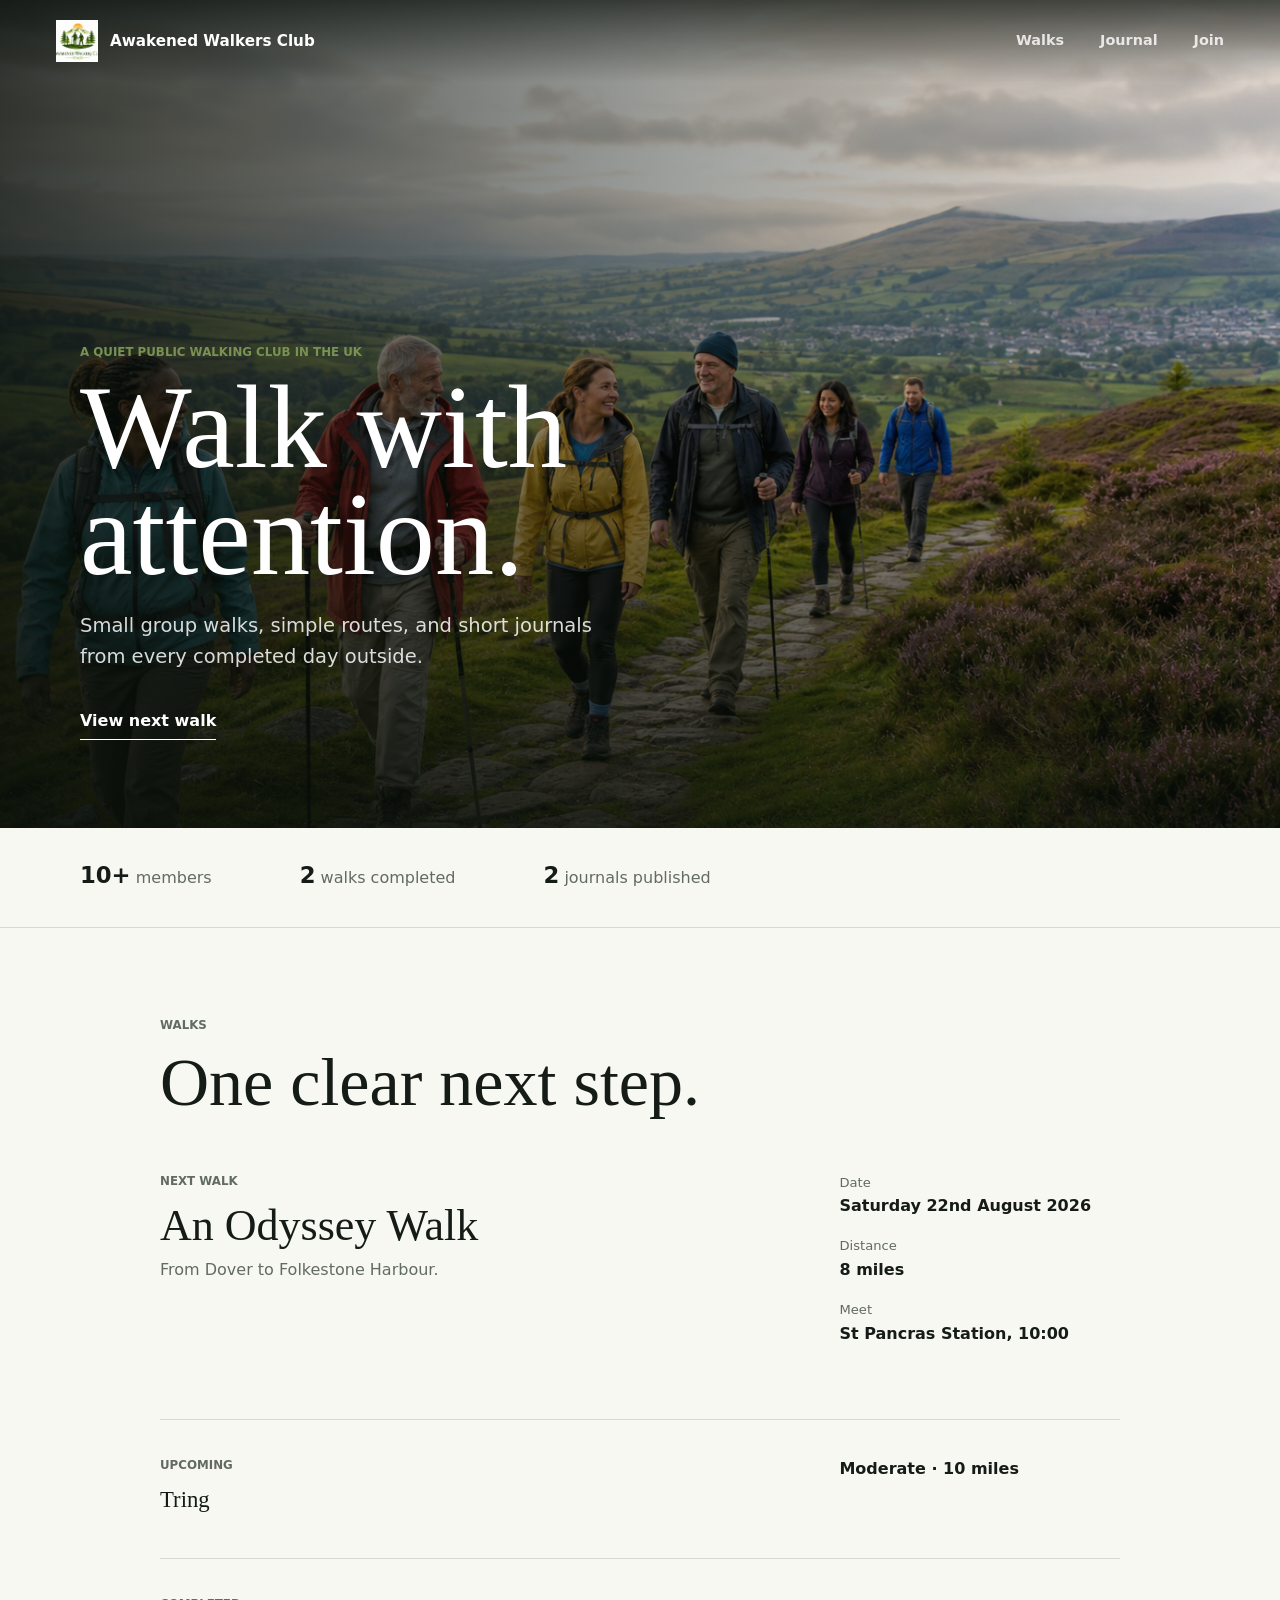
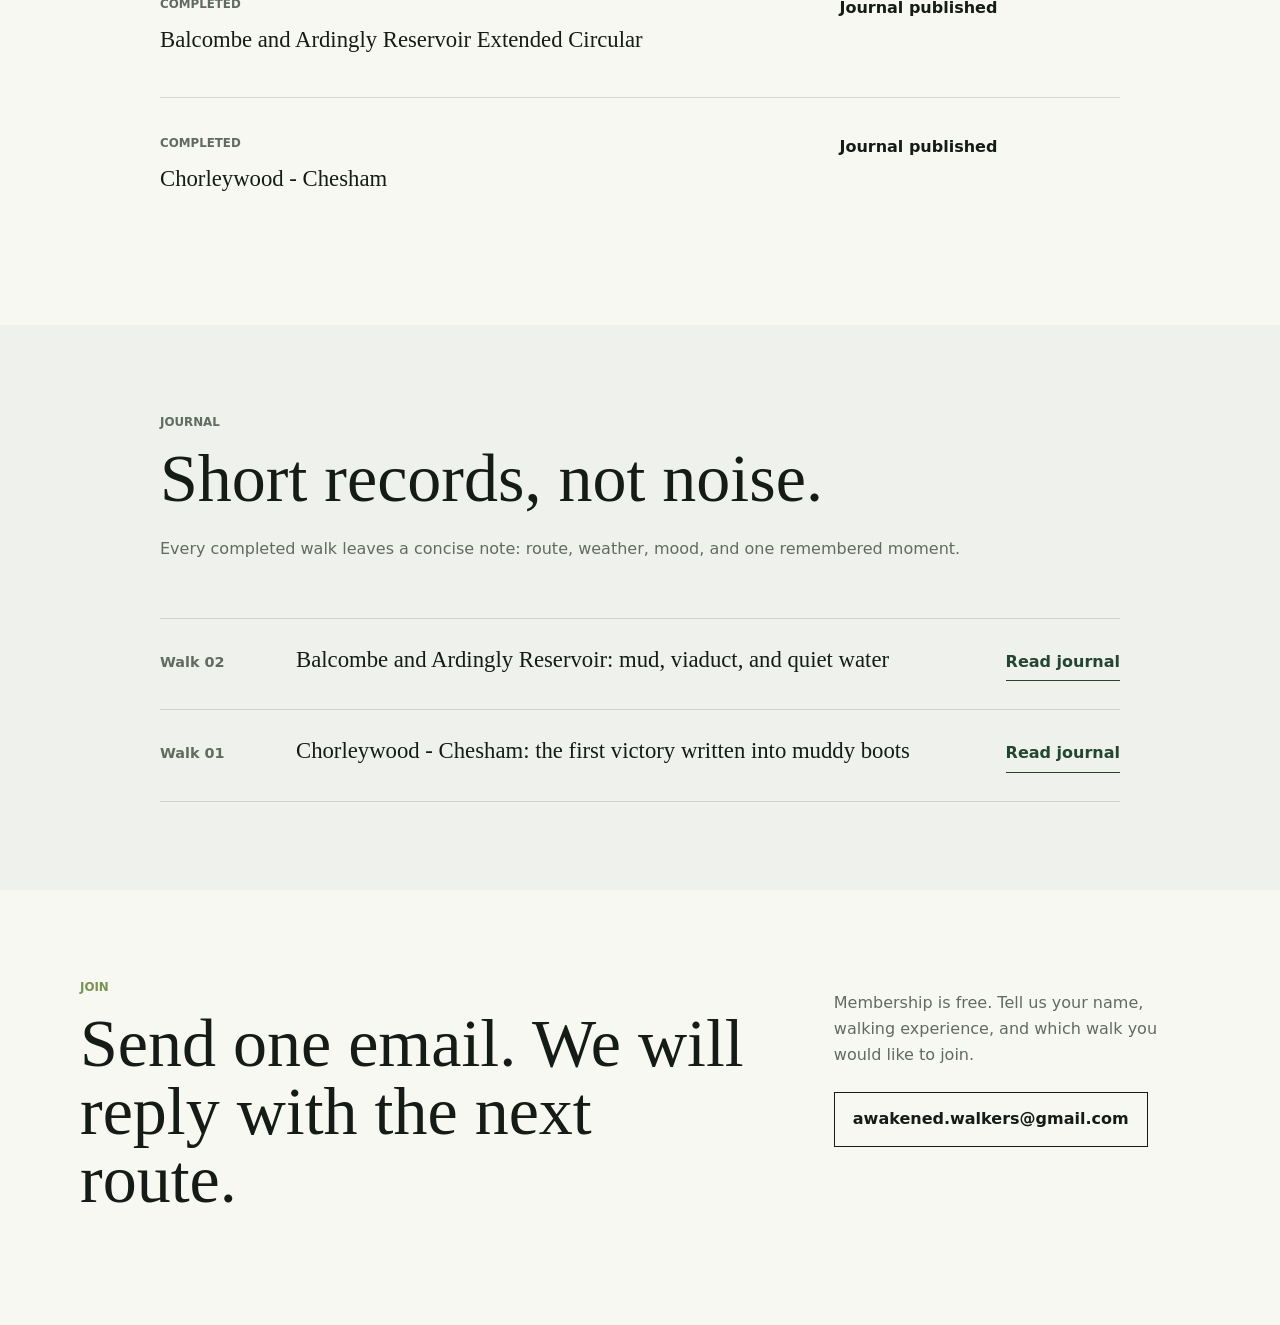
==== index.html @ a36bbfe4 "Update upcoming walks" ====
<!doctype html>
<html lang="en">
  <head>
    <meta charset="utf-8">
    <meta name="viewport" content="width=device-width, initial-scale=1">
    <title>Awakened Walkers Club</title>
    <meta
      name="description"
      content="Awakened Walkers Club is a quiet public walking club in the UK, with open walks, short walk journals, and a simple way to join."
    >
    <link rel="stylesheet" href="styles.css">
  </head>
  <body>
    <header class="site-header">
      <a class="brand" href="#top" aria-label="Awakened Walkers Club home">
        <span class="brand-mark" aria-hidden="true">
          <img src="assets/awakened-walkers-logo.png" alt="">
        </span>
        <span>Awakened Walkers Club</span>
      </a>
      <nav class="nav-links" aria-label="Main navigation">
        <a href="#walks">Walks</a>
        <a href="journal.html">Journal</a>
        <a href="#join">Join</a>
      </nav>
    </header>

    <main id="top">
      <section class="hero" aria-label="Awakened Walkers Club introduction">
        <img src="assets/uk-hiking-hero.png" alt="A friendly group of hikers walking together through green British countryside.">
        <div class="hero-shade"></div>
        <div class="hero-content">
          <p class="eyebrow">A quiet public walking club in the UK</p>
          <h1>Walk with attention.</h1>
          <p class="hero-copy">
            Small group walks, simple routes, and short journals from every completed day outside.
          </p>
          <a class="text-link light-link" href="#walks">View next walk</a>
        </div>
      </section>

      <section class="section facts" aria-label="Club snapshot">
        <div class="section-inner fact-line">
          <span><strong>10+</strong> members</span>
          <span><strong>2</strong> walks completed</span>
          <span><strong>2</strong> journals published</span>
        </div>
      </section>

      <section class="section" id="walks">
        <div class="section-inner narrow">
          <div class="section-heading">
            <p class="section-kicker">Walks</p>
            <h2>One clear next step.</h2>
          </div>

          <article class="walk-row featured-row">
            <div>
              <p class="meta">Next walk</p>
              <h3>An Odyssey Walk</h3>
              <p>From Dover to Folkestone Harbour.</p>
            </div>
            <dl>
              <div>
                <dt>Date</dt>
                <dd>Saturday 22nd August 2026</dd>
              </div>
              <div>
                <dt>Distance</dt>
                <dd>8 miles</dd>
              </div>
              <div>
                <dt>Meet</dt>
                <dd>St Pancras Station, 10:00</dd>
              </div>
            </dl>
          </article>

          <div class="quiet-list" aria-label="Recent and upcoming walks">
            <article class="walk-row">
              <div>
                <p class="meta">Upcoming</p>
                <h3>Tring</h3>
              </div>
              <span>Moderate · 10 miles</span>
            </article>
            <article class="walk-row">
              <div>
                <p class="meta">Completed</p>
                <h3>Balcombe and Ardingly Reservoir Extended Circular</h3>
              </div>
              <span>Journal published</span>
            </article>
            <article class="walk-row">
              <div>
                <p class="meta">Completed</p>
                <h3>Chorleywood - Chesham</h3>
              </div>
              <span>Journal published</span>
            </article>
          </div>
        </div>
      </section>

      <section class="section soft" id="journal">
        <div class="section-inner narrow">
          <div class="section-heading">
            <p class="section-kicker">Journal</p>
            <h2>Short records, not noise.</h2>
            <p>Every completed walk leaves a concise note: route, weather, mood, and one remembered moment.</p>
          </div>

          <div class="journal-list">
            <article>
              <span>Walk 02</span>
              <h3>Balcombe and Ardingly Reservoir: mud, viaduct, and quiet water</h3>
              <a class="text-link" href="journal.html#walk-02">Read journal</a>
            </article>
            <article>
              <span>Walk 01</span>
              <h3>Chorleywood - Chesham: the first victory written into muddy boots</h3>
              <a class="text-link" href="journal.html#walk-01">Read journal</a>
            </article>
          </div>
        </div>
      </section>

      <section class="section" id="join">
        <div class="section-inner join-grid">
          <div>
            <p class="section-kicker">Join</p>
            <h2>Send one email. We will reply with the next route.</h2>
          </div>
          <div class="join-copy">
            <p>
              Membership is free. Tell us your name, walking experience, and which walk you would like to join.
            </p>
            <a class="button" href="mailto:awakened.walkers@gmail.com">
              awakened.walkers@gmail.com
            </a>
          </div>
        </div>
      </section>
    </main>
  </body>
</html>
---- styles.css ----
:root {
  --paper: #f8f8f2;
  --paper-soft: #eef1ec;
  --white: #ffffff;
  --ink: #151b16;
  --muted: #626b61;
  --faint: #8b9388;
  --line: rgba(21, 27, 22, 0.14);
  --moss: #244532;
  --moss-deep: #13251b;
  --fern: #789252;
  --ochre: #b57a3f;
  --max: 1120px;
  --narrow: 960px;
  --article: 760px;
  --s-1: 8px;
  --s-2: 12px;
  --s-3: 16px;
  --s-4: 24px;
  --s-5: 36px;
  --s-6: 56px;
  --s-7: 88px;
  --s-8: 128px;
}

* {
  box-sizing: border-box;
}

html {
  scroll-behavior: smooth;
}

body {
  margin: 0;
  color: var(--ink);
  background: var(--paper);
  font-family: Inter, ui-sans-serif, system-ui, -apple-system, BlinkMacSystemFont, "Segoe UI", "Microsoft YaHei", sans-serif;
  font-size: 16px;
  line-height: 1.64;
  text-rendering: optimizeLegibility;
}

a {
  color: inherit;
}

img {
  max-width: 100%;
}

h1,
h2,
h3,
p {
  margin-top: 0;
}

h1,
h2,
h3 {
  font-family: Georgia, "Times New Roman", "Songti SC", serif;
  font-weight: 500;
  letter-spacing: 0;
}

h1 {
  max-width: 820px;
  margin-bottom: var(--s-4);
  font-size: 7.4rem;
  line-height: 0.9;
}

h2 {
  max-width: 760px;
  margin-bottom: var(--s-4);
  font-size: 4.25rem;
  line-height: 1;
}

h3 {
  margin-bottom: var(--s-1);
  font-size: 1.42rem;
  line-height: 1.18;
}

.site-header {
  position: fixed;
  z-index: 10;
  inset: 0 0 auto;
  display: flex;
  align-items: center;
  justify-content: space-between;
  gap: var(--s-4);
  padding: 20px var(--s-6);
  color: var(--white);
  background: linear-gradient(rgba(9, 15, 10, 0.68), rgba(9, 15, 10, 0));
}

.brand,
.nav-links {
  display: inline-flex;
  align-items: center;
}

.brand {
  gap: var(--s-2);
  min-width: 268px;
  font-size: 0.95rem;
  font-weight: 720;
  text-decoration: none;
}

.brand-mark {
  display: grid;
  width: 42px;
  height: 42px;
  place-items: center;
  overflow: hidden;
  background: rgba(255, 255, 255, 0.94);
}

.brand-mark img {
  width: 100%;
  height: 100%;
  object-fit: cover;
  object-position: center 38%;
  transform: scale(1.45);
}

.nav-links {
  gap: var(--s-5);
  color: rgba(255, 255, 255, 0.82);
  font-size: 0.9rem;
  font-weight: 680;
}

.nav-links a {
  text-decoration: none;
}

.nav-links a:hover {
  color: var(--white);
}

.hero {
  position: relative;
  display: grid;
  min-height: 92vh;
  align-items: end;
  overflow: hidden;
  color: var(--white);
  background: var(--moss-deep);
}

.hero > img,
.hero-shade {
  position: absolute;
  inset: 0;
  width: 100%;
  height: 100%;
}

.hero > img {
  object-fit: cover;
  object-position: center;
}

.hero-shade {
  background:
    linear-gradient(90deg, rgba(9, 15, 10, 0.82), rgba(9, 15, 10, 0.38) 54%, rgba(9, 15, 10, 0.08)),
    linear-gradient(0deg, rgba(9, 15, 10, 0.7), rgba(9, 15, 10, 0) 48%);
}

.hero-content {
  position: relative;
  width: min(var(--max), calc(100% - 72px));
  margin: 0 auto;
  padding: 152px 0 var(--s-7);
}

.eyebrow,
.section-kicker,
.meta {
  margin: 0 0 var(--s-2);
  color: var(--fern);
  font-size: 0.74rem;
  font-weight: 800;
  letter-spacing: 0;
  text-transform: uppercase;
}

.hero-copy {
  max-width: 560px;
  margin-bottom: var(--s-5);
  color: rgba(255, 255, 255, 0.84);
  font-size: 1.22rem;
  line-height: 1.55;
}

.text-link {
  display: inline-flex;
  width: fit-content;
  align-items: center;
  padding-bottom: 5px;
  border-bottom: 1px solid currentColor;
  color: var(--moss);
  font-weight: 760;
  text-decoration: none;
}

.light-link {
  color: var(--white);
}

.button {
  display: inline-flex;
  min-height: 48px;
  align-items: center;
  justify-content: center;
  padding: 13px 18px;
  border: 1px solid var(--ink);
  color: var(--ink);
  font-weight: 760;
  text-decoration: none;
}

.button:hover {
  color: var(--paper);
  background: var(--ink);
}

.page-header {
  position: sticky;
  color: var(--ink);
  background: rgba(248, 248, 242, 0.94);
  border-bottom: 1px solid var(--line);
}

.page-header .nav-links {
  color: var(--muted);
}

.page-header .nav-links a:hover {
  color: var(--ink);
}

.journal-hero {
  padding: 152px 0 var(--s-7);
  border-bottom: 1px solid var(--line);
}

.journal-hero h1 {
  color: var(--ink);
}

.journal-hero p:not(.eyebrow) {
  max-width: 640px;
  color: var(--muted);
  font-size: 1.2rem;
  line-height: 1.58;
}

.article-index {
  padding-top: var(--s-5);
  padding-bottom: var(--s-5);
  border-bottom: 1px solid var(--line);
}

.article-index .section-inner {
  display: grid;
}

.article-index a {
  display: grid;
  grid-template-columns: 112px minmax(0, 1fr);
  gap: var(--s-4);
  padding: 20px 0;
  color: inherit;
  text-decoration: none;
}

.article-index a + a {
  border-top: 1px solid var(--line);
}

.article-index span,
.journal-article aside span,
.journal-article aside small {
  color: var(--muted);
  font-size: 0.9rem;
  font-weight: 700;
}

.article-index strong {
  font-size: 1.34rem;
  line-height: 1.28;
}

.journal-article {
  padding: var(--s-8) 0;
  border-bottom: 1px solid var(--line);
}

.article-grid {
  display: grid;
  grid-template-columns: 192px minmax(0, var(--article));
  gap: var(--s-7);
  align-items: start;
}

.journal-article aside {
  position: sticky;
  top: 112px;
  display: grid;
  gap: var(--s-1);
}

.journal-article aside strong {
  font-size: 1.08rem;
  line-height: 1.25;
}

.article-body h2 {
  max-width: var(--article);
}

.article-body p {
  max-width: 690px;
  color: var(--muted);
  font-size: 1.04rem;
  line-height: 1.82;
}

.article-body .lede {
  color: var(--ink);
  font-size: 1.46rem;
  line-height: 1.56;
}

.journal-feature,
.journal-gallery {
  margin: var(--s-6) 0;
}

.journal-feature {
  max-width: var(--article);
}

.journal-feature img,
.journal-gallery img {
  display: block;
  width: 100%;
  background: var(--paper-soft);
}

.journal-feature img {
  aspect-ratio: 4 / 3;
  object-fit: cover;
}

.journal-feature figcaption,
.journal-gallery figcaption {
  margin-top: var(--s-2);
  color: var(--faint);
  font-size: 0.84rem;
  line-height: 1.45;
}

.journal-gallery {
  display: grid;
  gap: var(--s-3);
}

.journal-gallery.two-up {
  grid-template-columns: repeat(2, minmax(0, 1fr));
}

.journal-gallery.three-up {
  grid-template-columns: repeat(3, minmax(0, 1fr));
}

.journal-gallery figure {
  margin: 0;
}

.journal-gallery img {
  aspect-ratio: 4 / 5;
  object-fit: cover;
}

.closing-line {
  margin-top: var(--s-5);
  color: var(--ink) !important;
  font-weight: 720;
}

.section {
  padding: var(--s-7) 0;
}

.section-inner {
  width: min(var(--max), calc(100% - 72px));
  margin: 0 auto;
}

.narrow {
  width: min(var(--narrow), calc(100% - 72px));
}

.section-heading {
  margin-bottom: var(--s-6);
}

.section-heading p,
.walk-row p,
.join-copy p {
  color: var(--muted);
}

.facts {
  padding: var(--s-5) 0;
  border-bottom: 1px solid var(--line);
  background: var(--paper);
}

.fact-line {
  display: flex;
  flex-wrap: wrap;
  gap: var(--s-3) var(--s-7);
  color: var(--muted);
}

.fact-line strong {
  color: var(--ink);
  font-size: 1.42rem;
  line-height: 1;
}

.walk-row {
  display: grid;
  grid-template-columns: minmax(0, 1fr) minmax(224px, 0.45fr);
  gap: var(--s-6);
  align-items: start;
  padding: var(--s-5) 0;
  border-top: 1px solid var(--line);
}

.featured-row {
  padding-top: 0;
  border-top: 0;
}

.featured-row h3 {
  font-size: 2.75rem;
  line-height: 1.04;
}

dl {
  display: grid;
  gap: var(--s-3);
  margin: 0;
}

dt,
dd {
  margin: 0;
}

dt {
  color: var(--muted);
  font-size: 0.82rem;
}

dd,
.quiet-list span {
  color: var(--ink);
  font-weight: 720;
}

.quiet-list {
  margin-top: var(--s-5);
}

.soft {
  background: var(--paper-soft);
}

.journal-list {
  display: grid;
  border-top: 1px solid var(--line);
}

.journal-list article {
  display: grid;
  grid-template-columns: 112px minmax(0, 1fr) auto;
  gap: var(--s-4);
  align-items: baseline;
  padding: 28px 0;
  border-bottom: 1px solid var(--line);
}

.journal-list span {
  color: var(--muted);
  font-size: 0.9rem;
  font-weight: 760;
}

.journal-list h3 {
  margin-bottom: 0;
}

.join-grid {
  display: grid;
  grid-template-columns: minmax(0, 1fr) minmax(300px, 0.55fr);
  gap: var(--s-7);
  align-items: start;
}

.join-copy {
  padding-top: var(--s-2);
}

.join-copy p {
  margin-bottom: var(--s-4);
}

@media (max-width: 980px) {
  h1 {
    font-size: 5.75rem;
  }

  h2 {
    font-size: 3.45rem;
  }

  .site-header {
    padding: 18px var(--s-4);
  }

  .hero-content,
  .section-inner,
  .narrow {
    width: min(100% - 48px, var(--max));
  }

  .article-grid {
    gap: var(--s-6);
  }

  .journal-list article {
    grid-template-columns: 96px minmax(0, 1fr);
  }

  .journal-list .text-link {
    grid-column: 2;
  }
}

@media (max-width: 820px) {
  .site-header {
    position: absolute;
    align-items: flex-start;
  }

  .page-header {
    position: sticky;
  }

  .brand {
    min-width: auto;
  }

  .nav-links {
    gap: var(--s-3);
  }

  .walk-row,
  .join-grid,
  .article-grid,
  .article-index a {
    grid-template-columns: 1fr;
  }

  .journal-article aside {
    position: static;
    padding-bottom: var(--s-4);
    border-bottom: 1px solid var(--line);
  }

  .journal-gallery.two-up,
  .journal-gallery.three-up {
    grid-template-columns: 1fr;
  }

  .journal-gallery img {
    aspect-ratio: 4 / 3;
  }
}

@media (max-width: 560px) {
  body {
    font-size: 15px;
  }

  .site-header {
    padding: 14px;
  }

  .brand span:last-child {
    display: none;
  }

  .brand-mark {
    width: 38px;
    height: 38px;
  }

  .hero {
    min-height: 88vh;
  }

  .hero-content,
  .section-inner,
  .narrow {
    width: min(100% - 28px, var(--max));
  }

  .hero-content {
    padding: 128px 0 var(--s-6);
  }

  h1 {
    font-size: 3.9rem;
  }

  h2 {
    font-size: 2.35rem;
  }

  h3,
  .article-index strong {
    font-size: 1.2rem;
  }

  .hero-copy,
  .journal-hero p:not(.eyebrow) {
    font-size: 1.06rem;
  }

  .journal-hero {
    padding: 132px 0 var(--s-6);
  }

  .journal-article,
  .section {
    padding: var(--s-6) 0;
  }

  .article-body .lede {
    font-size: 1.22rem;
  }

  .journal-feature,
  .journal-gallery {
    margin: var(--s-5) 0;
  }

  .featured-row h3 {
    font-size: 2rem;
  }

  .button {
    width: 100%;
  }
}
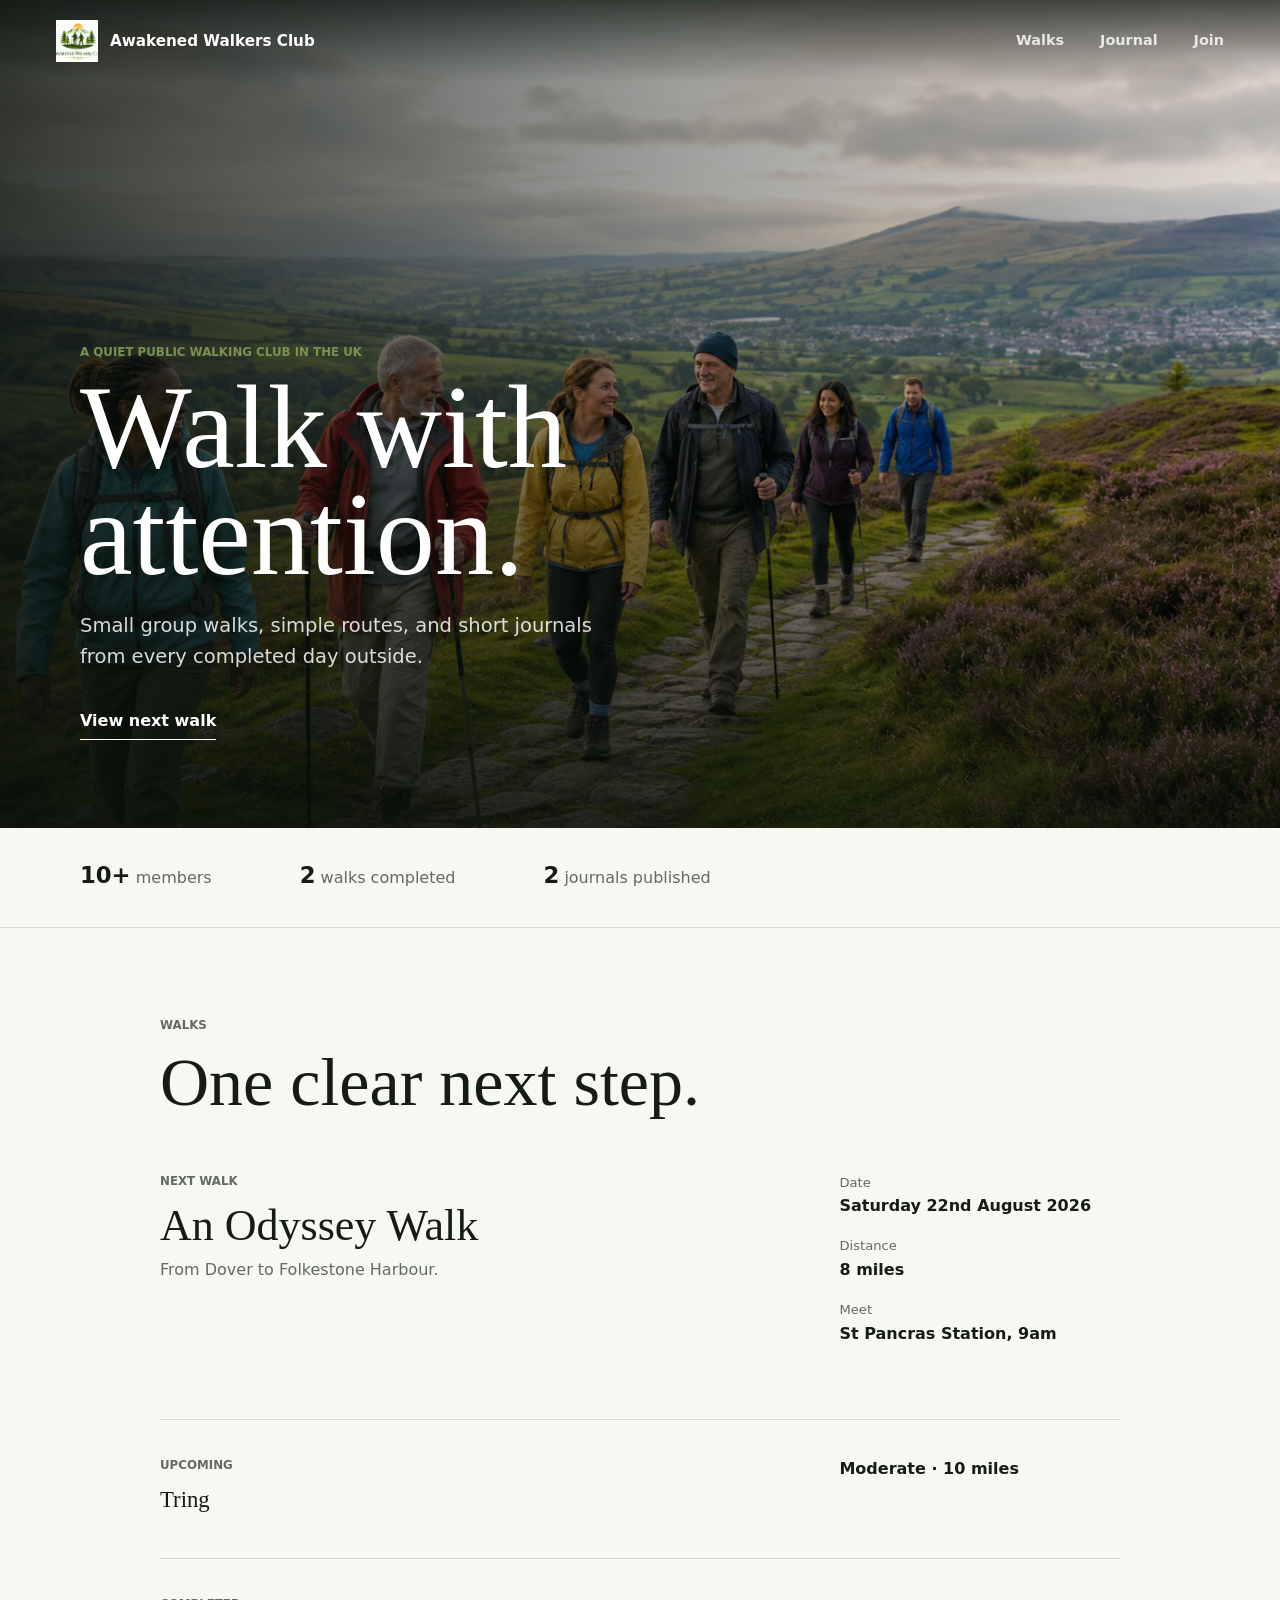
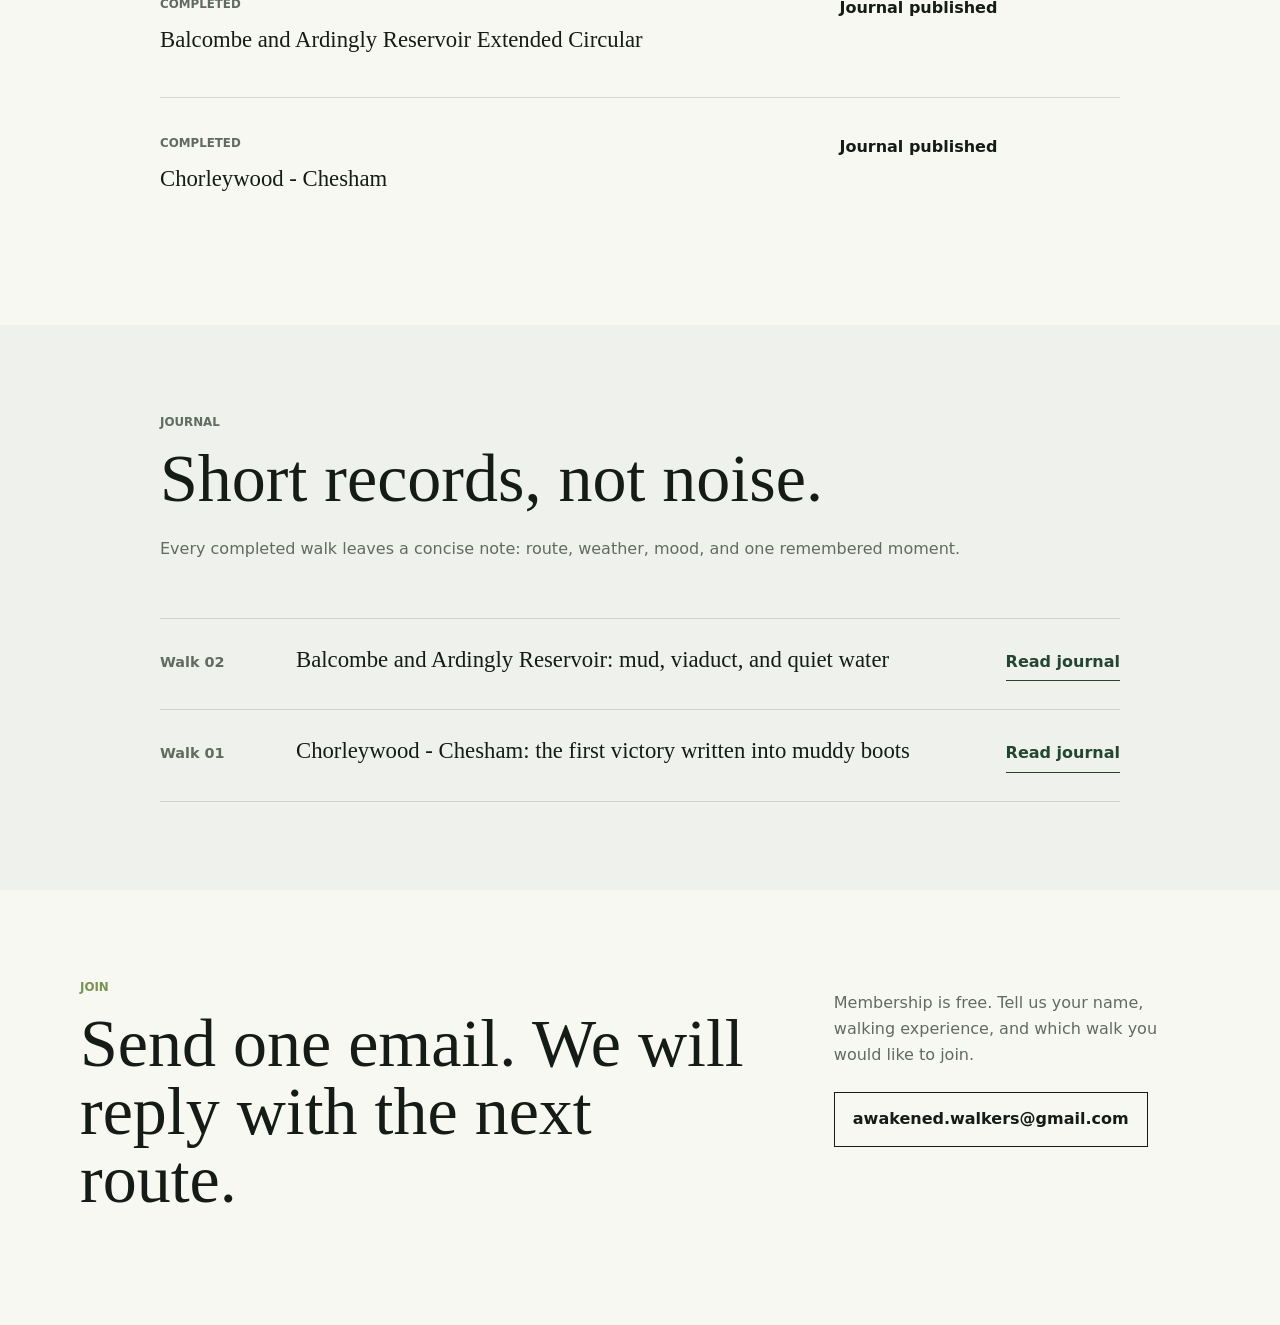
==== commit 73c57b86: "Update walk meeting time to 9am" ====
--- a/index.html
+++ b/index.html
@@ -71,7 +71,7 @@
               </div>
               <div>
                 <dt>Meet</dt>
-                <dd>St Pancras Station, 10:00</dd>
+                <dd>St Pancras Station, 9am</dd>
               </div>
             </dl>
           </article>
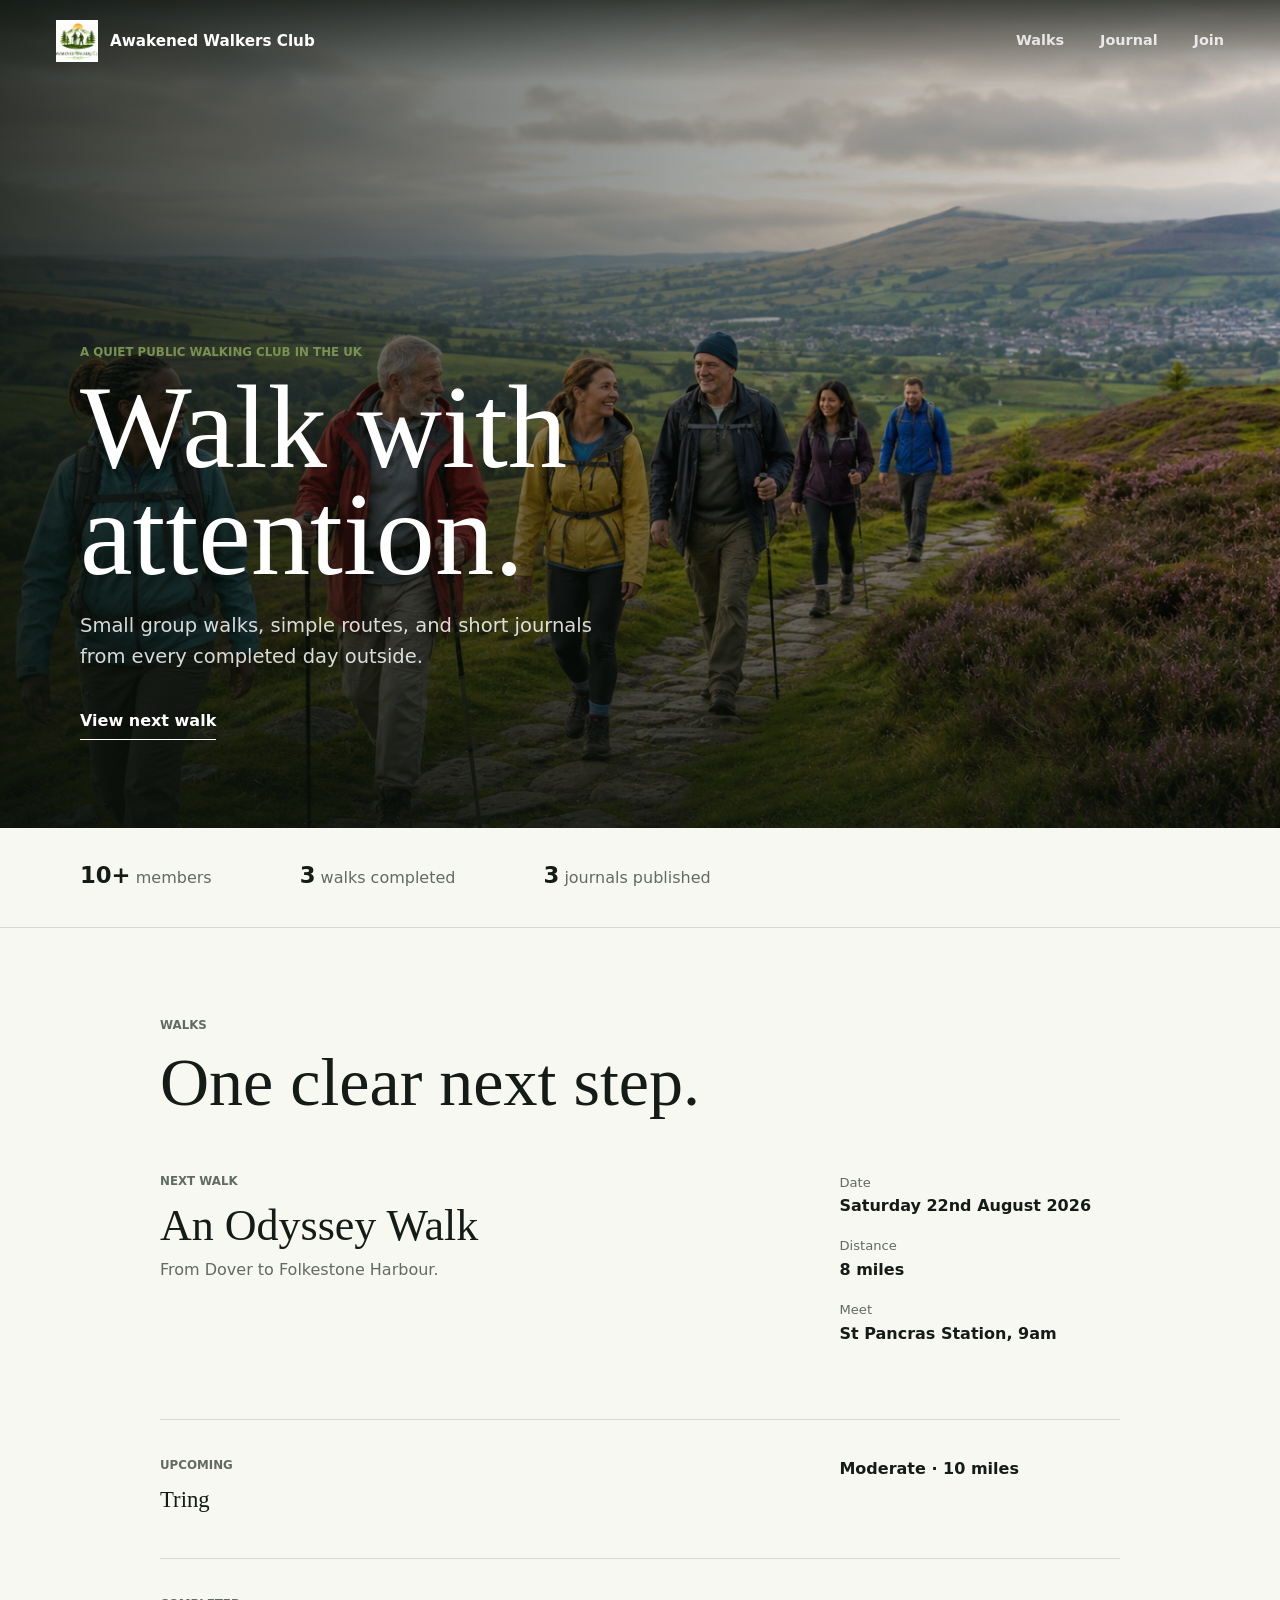
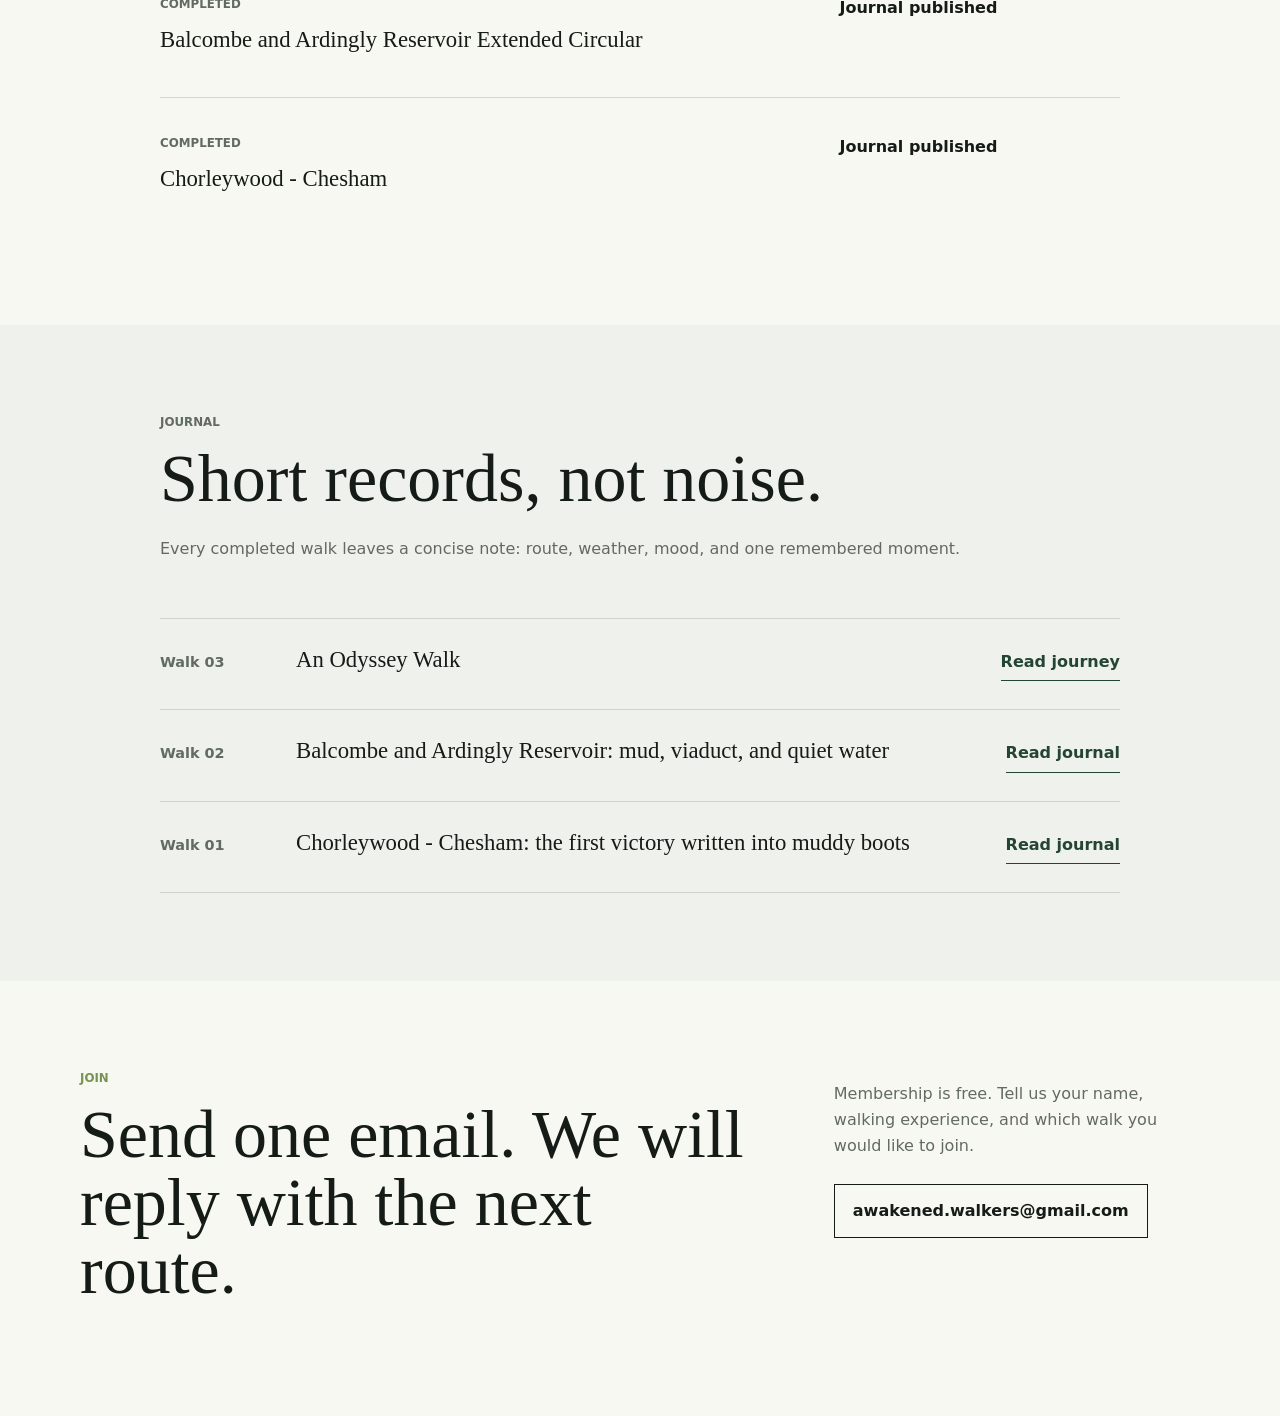
==== commit 05830436: "Add Walk 03 to homepage" ====
--- a/index.html
+++ b/index.html
@@ -42,8 +42,8 @@
       <section class="section facts" aria-label="Club snapshot">
         <div class="section-inner fact-line">
           <span><strong>10+</strong> members</span>
-          <span><strong>2</strong> walks completed</span>
-          <span><strong>2</strong> journals published</span>
+          <span><strong>3</strong> walks completed</span>
+          <span><strong>3</strong> journals published</span>
         </div>
       </section>
 
@@ -112,6 +112,11 @@
 
           <div class="journal-list">
             <article>
+              <span>Walk 03</span>
+              <h3>An Odyssey Walk</h3>
+              <a class="text-link" href="journal.html#walk-03">Read journey</a>
+            </article>
+            <article>
               <span>Walk 02</span>
               <h3>Balcombe and Ardingly Reservoir: mud, viaduct, and quiet water</h3>
               <a class="text-link" href="journal.html#walk-02">Read journal</a>
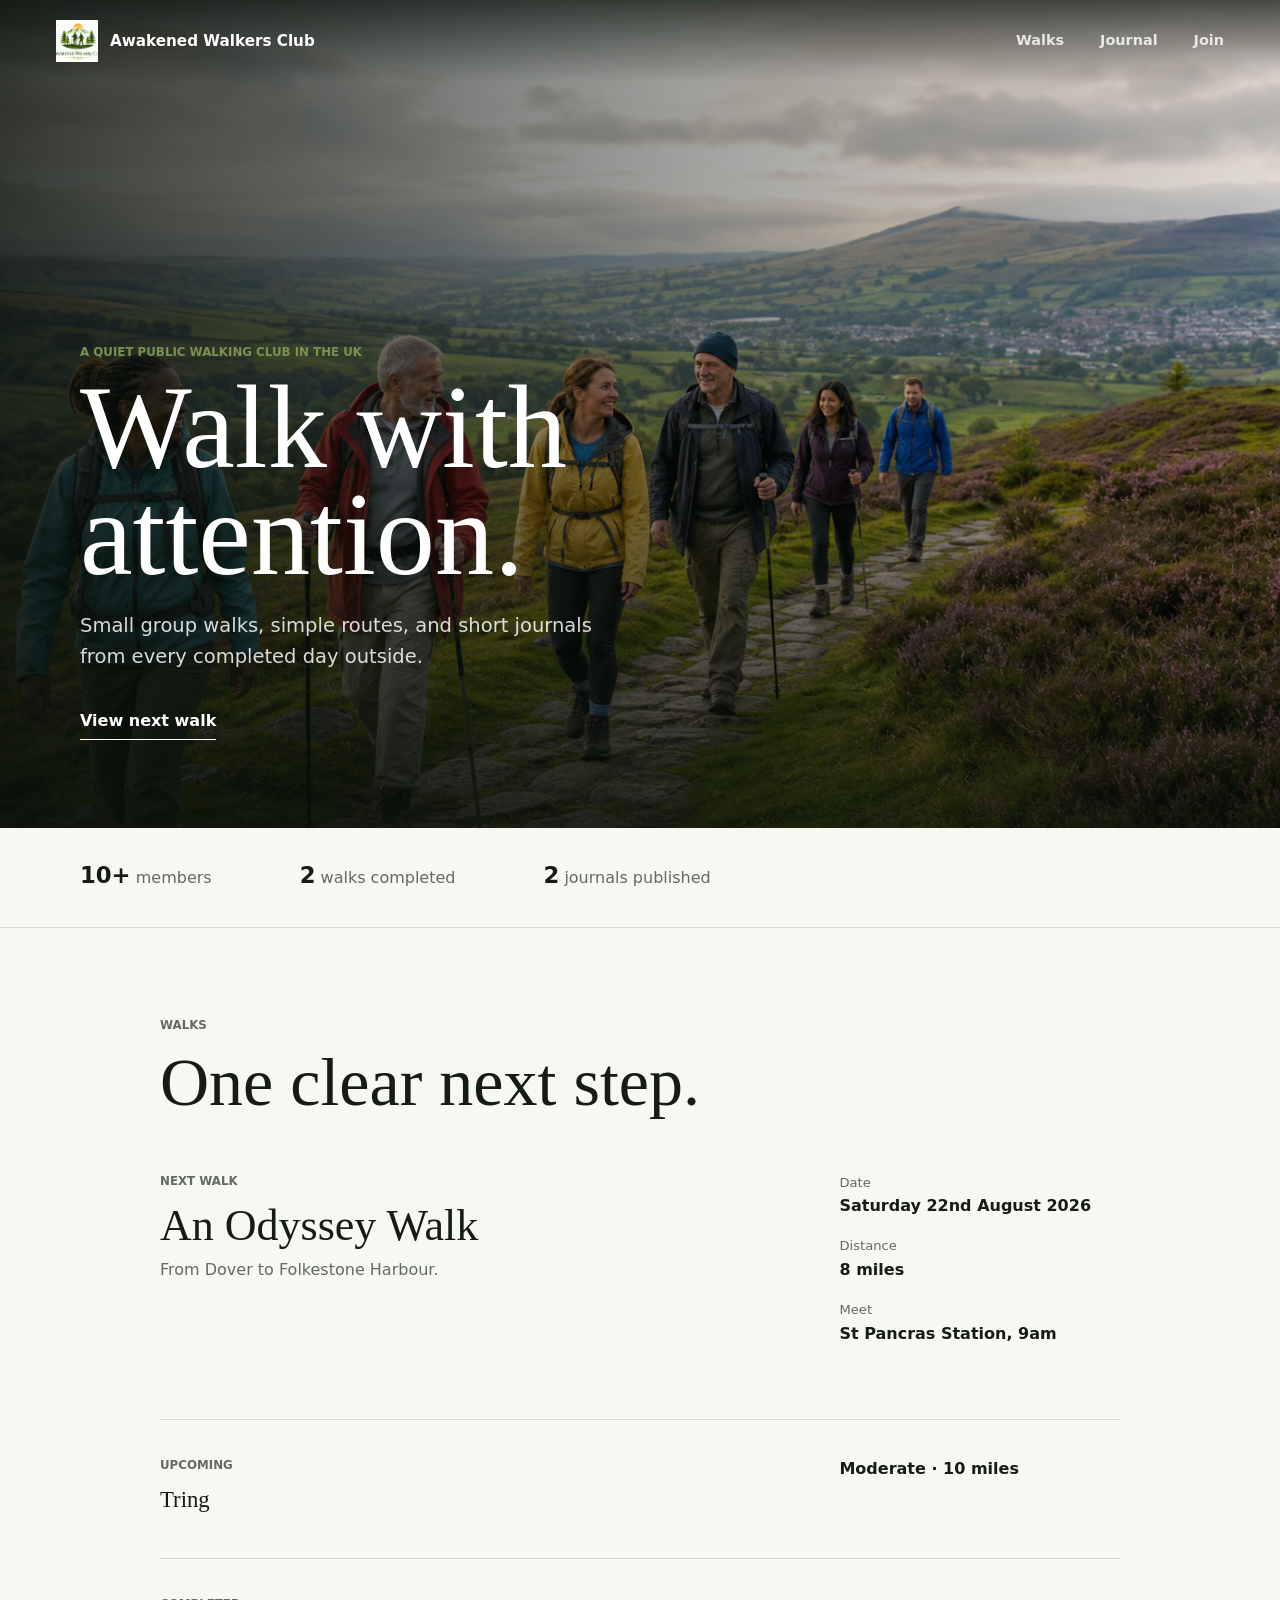
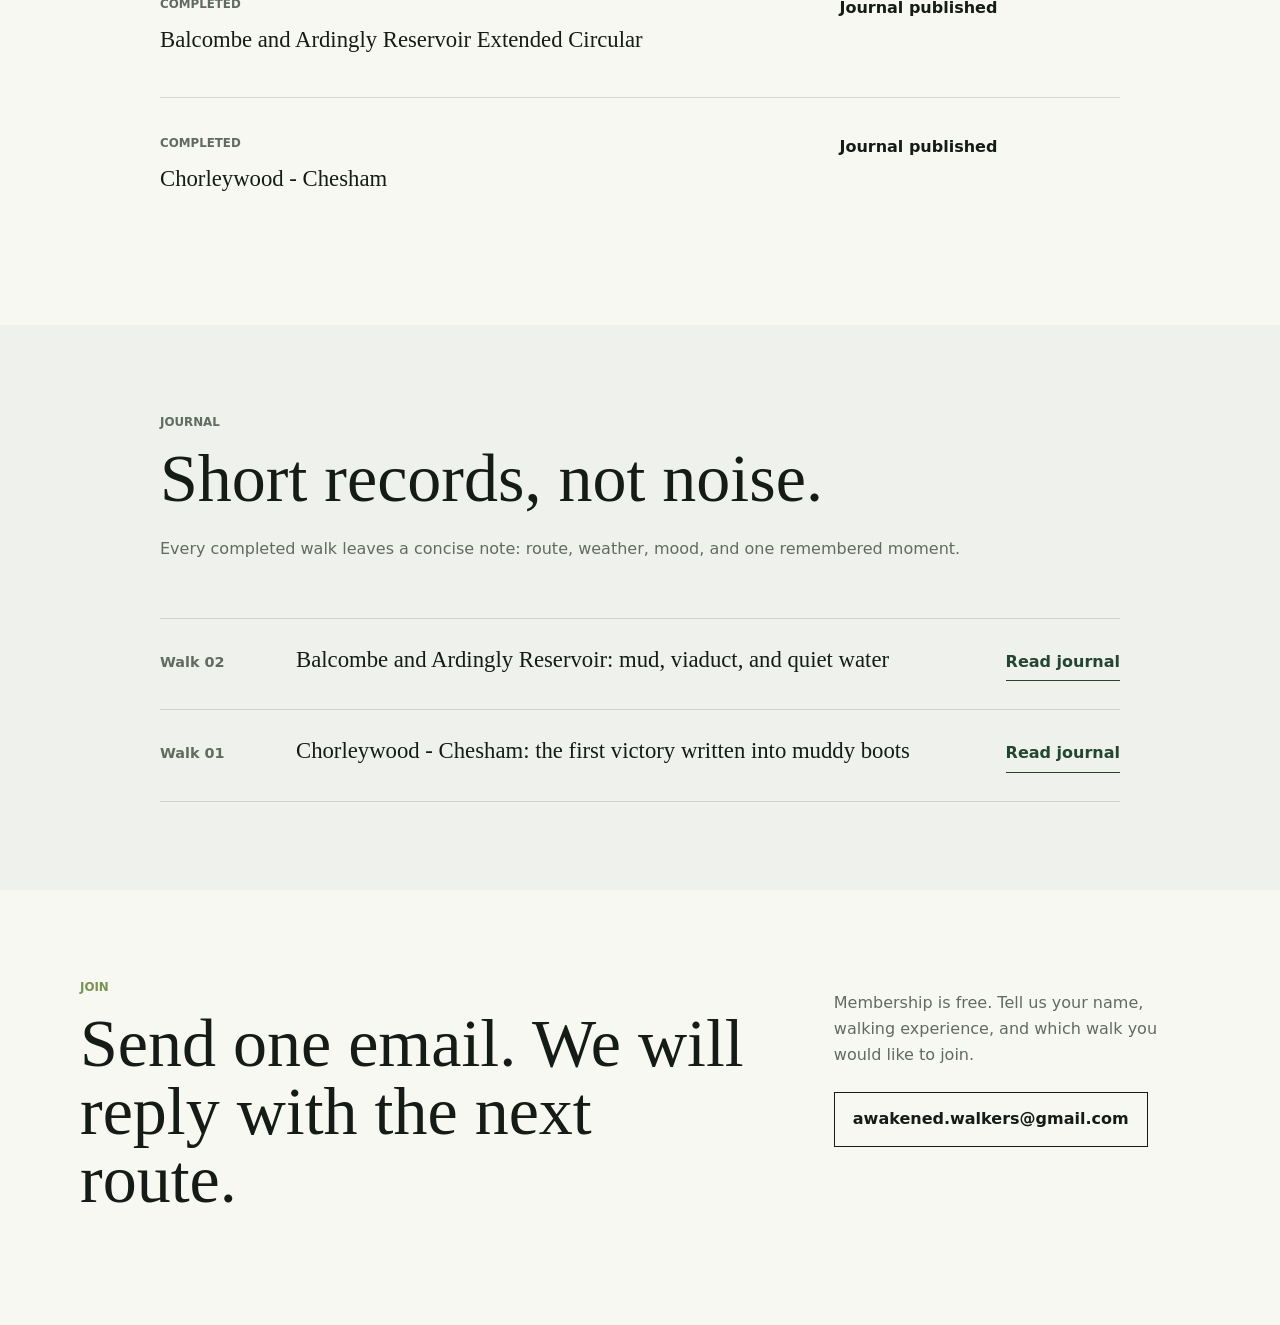
==== commit 8f43de57: "Restore homepage after deferred Walk 03 publish" ====
--- a/index.html
+++ b/index.html
@@ -42,8 +42,8 @@
       <section class="section facts" aria-label="Club snapshot">
         <div class="section-inner fact-line">
           <span><strong>10+</strong> members</span>
-          <span><strong>3</strong> walks completed</span>
-          <span><strong>3</strong> journals published</span>
+          <span><strong>2</strong> walks completed</span>
+          <span><strong>2</strong> journals published</span>
         </div>
       </section>
 
@@ -112,11 +112,6 @@
 
           <div class="journal-list">
             <article>
-              <span>Walk 03</span>
-              <h3>An Odyssey Walk</h3>
-              <a class="text-link" href="journal.html#walk-03">Read journey</a>
-            </article>
-            <article>
               <span>Walk 02</span>
               <h3>Balcombe and Ardingly Reservoir: mud, viaduct, and quiet water</h3>
               <a class="text-link" href="journal.html#walk-02">Read journal</a>
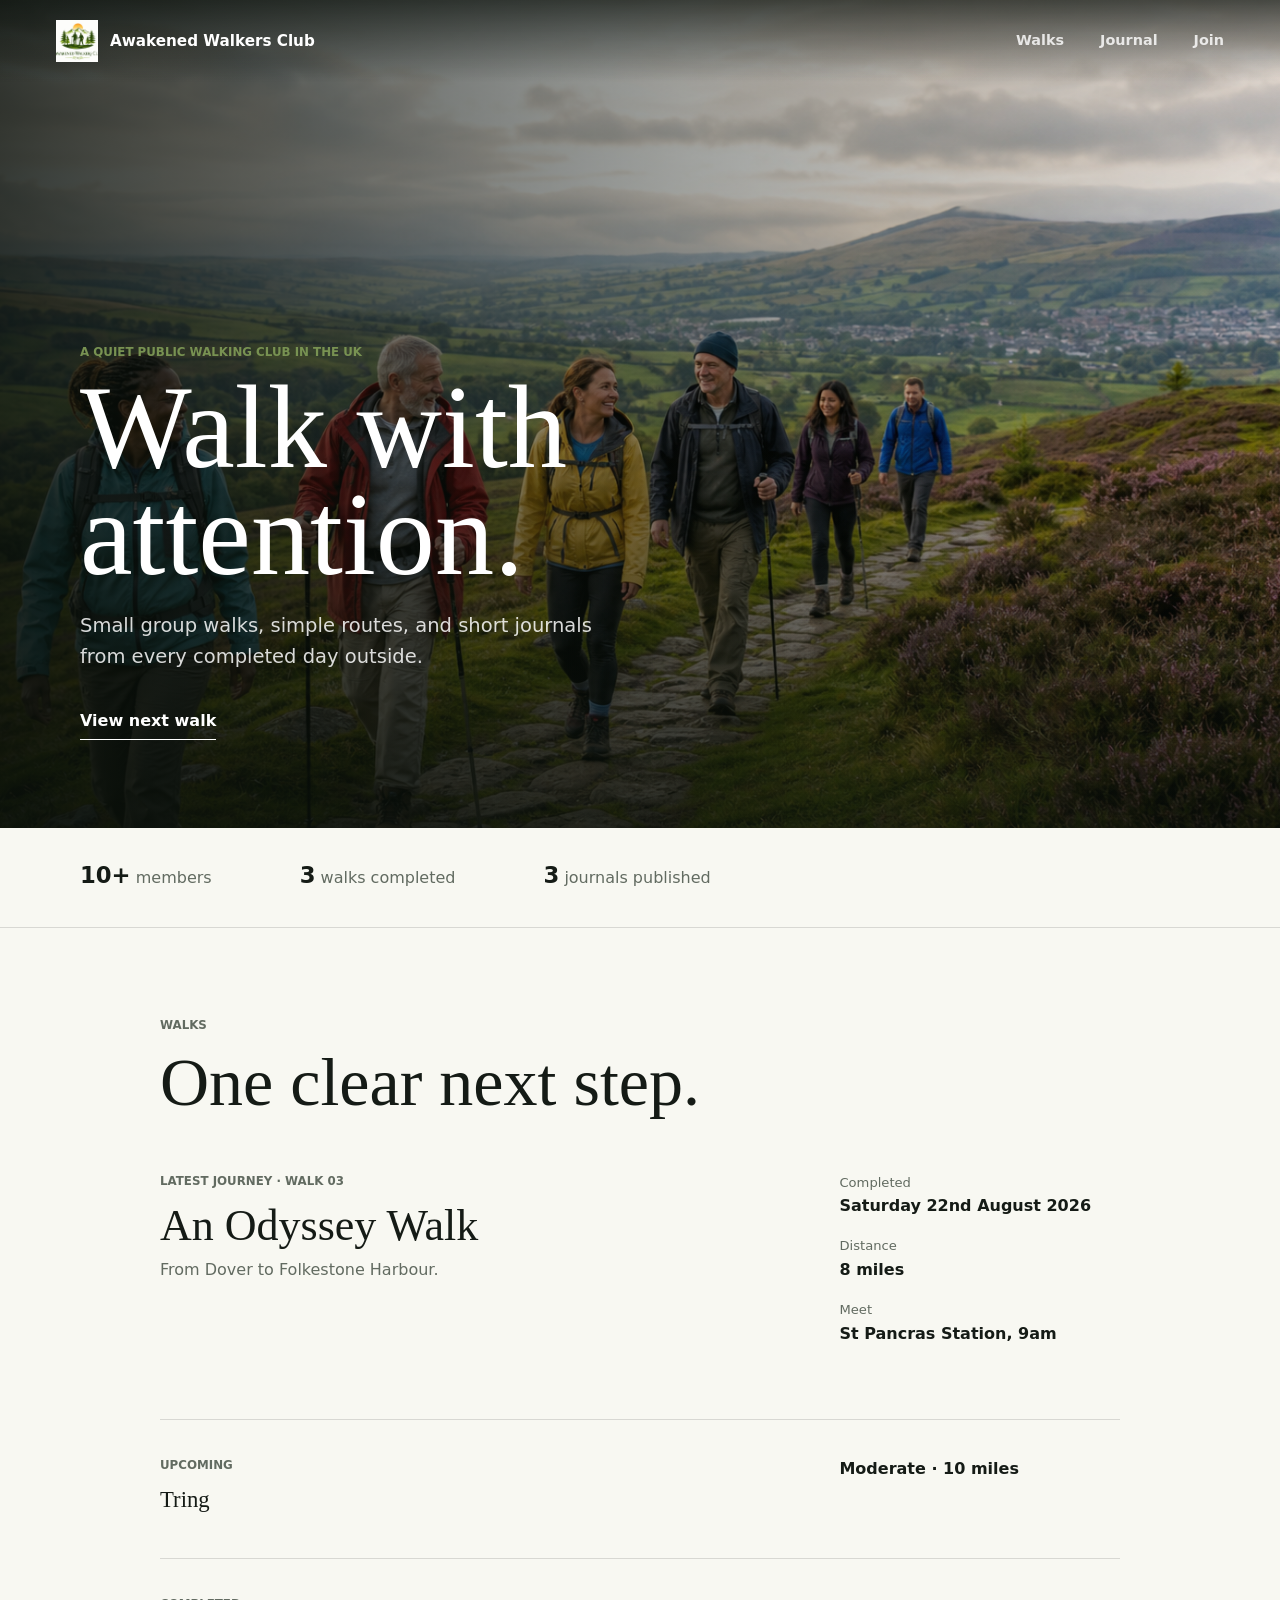
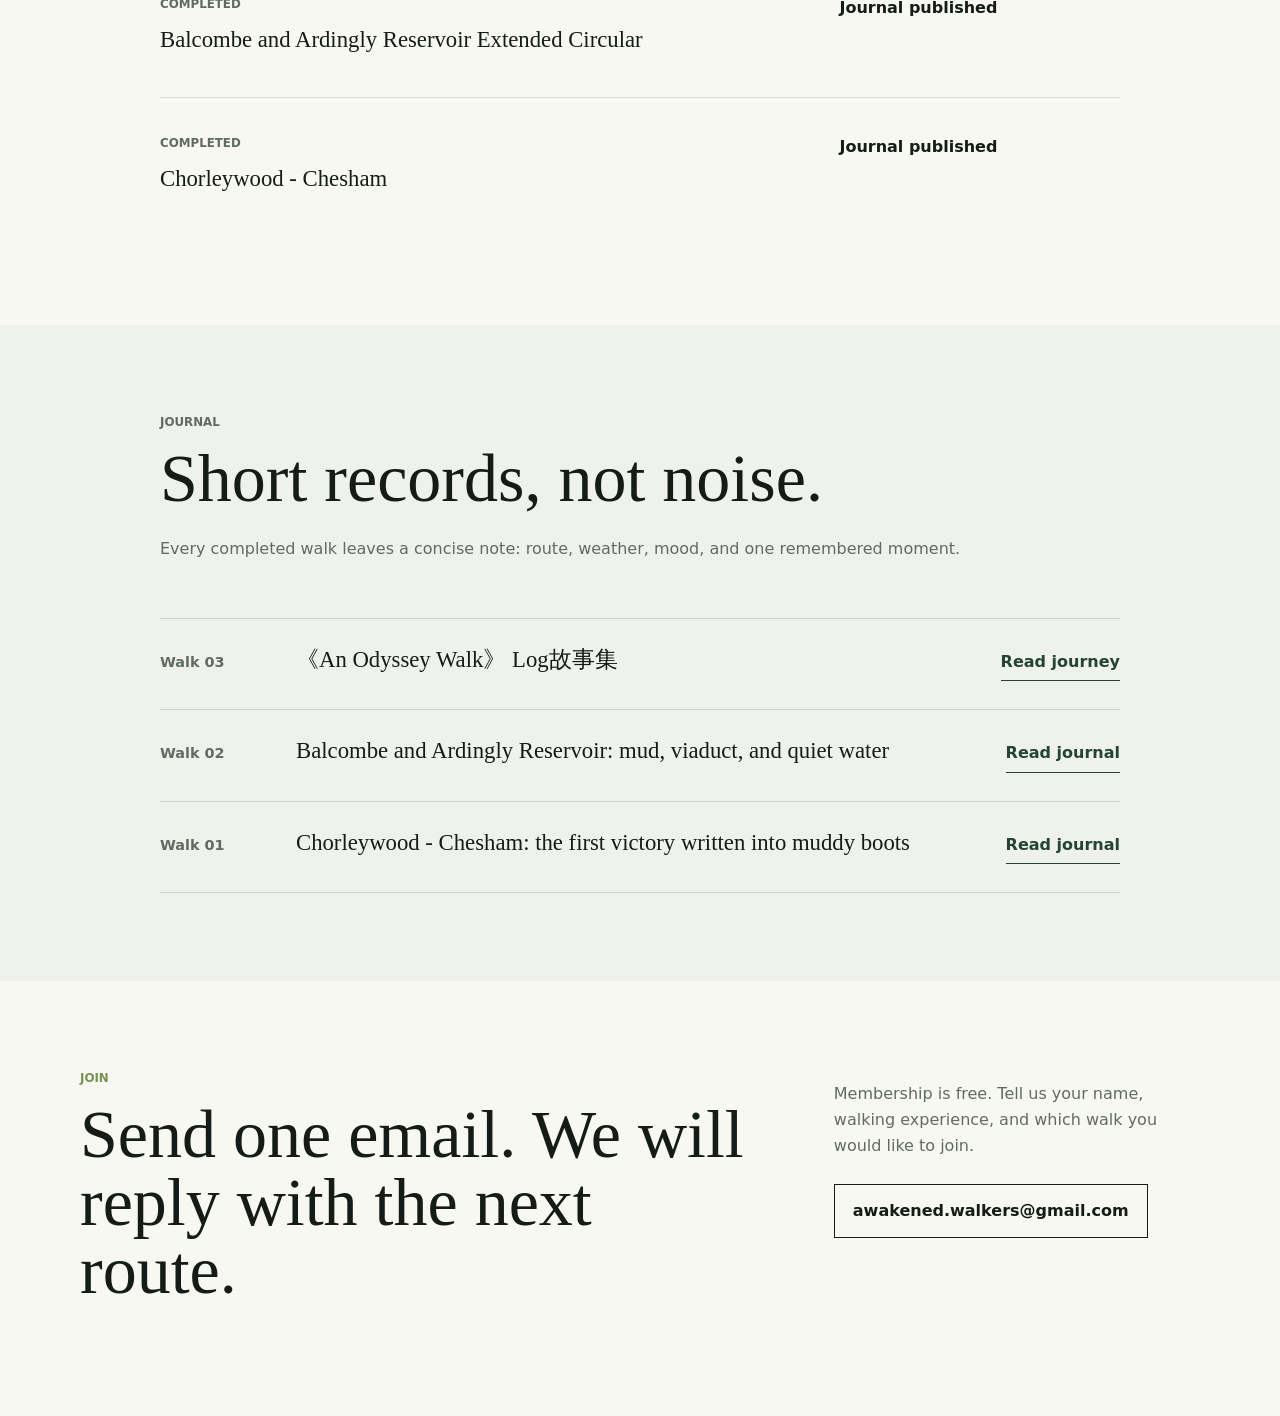
==== commit 5c2af0bb: "Feature Walk 03 on homepage" ====
--- a/index.html
+++ b/index.html
@@ -42,8 +42,8 @@
       <section class="section facts" aria-label="Club snapshot">
         <div class="section-inner fact-line">
           <span><strong>10+</strong> members</span>
-          <span><strong>2</strong> walks completed</span>
-          <span><strong>2</strong> journals published</span>
+          <span><strong>3</strong> walks completed</span>
+          <span><strong>3</strong> journals published</span>
         </div>
       </section>
 
@@ -56,13 +56,13 @@
 
           <article class="walk-row featured-row">
             <div>
-              <p class="meta">Next walk</p>
+              <p class="meta">Latest journey · Walk 03</p>
               <h3>An Odyssey Walk</h3>
               <p>From Dover to Folkestone Harbour.</p>
             </div>
             <dl>
               <div>
-                <dt>Date</dt>
+                <dt>Completed</dt>
                 <dd>Saturday 22nd August 2026</dd>
               </div>
               <div>
@@ -112,6 +112,11 @@
 
           <div class="journal-list">
             <article>
+              <span>Walk 03</span>
+              <h3>《An Odyssey Walk》 Log故事集</h3>
+              <a class="text-link" href="journal.html#walk-03">Read journey</a>
+            </article>
+            <article>
               <span>Walk 02</span>
               <h3>Balcombe and Ardingly Reservoir: mud, viaduct, and quiet water</h3>
               <a class="text-link" href="journal.html#walk-02">Read journal</a>
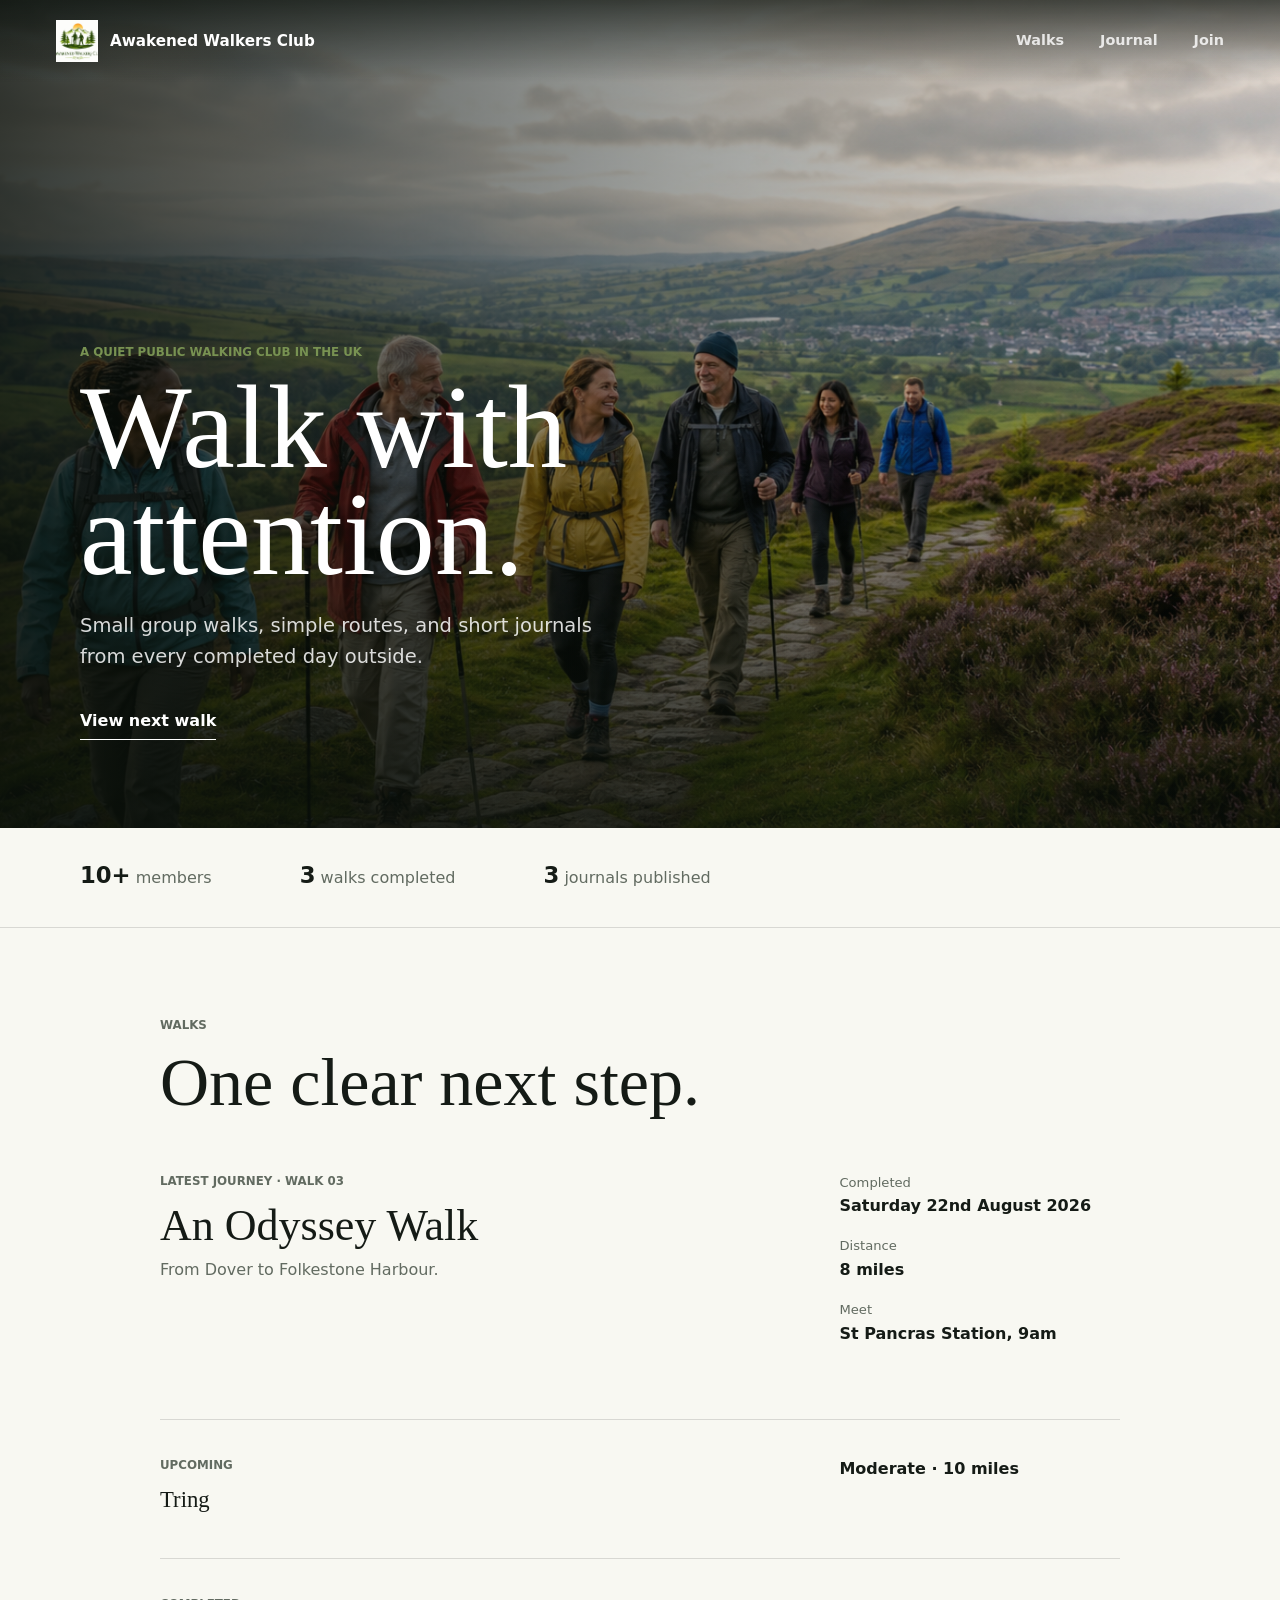
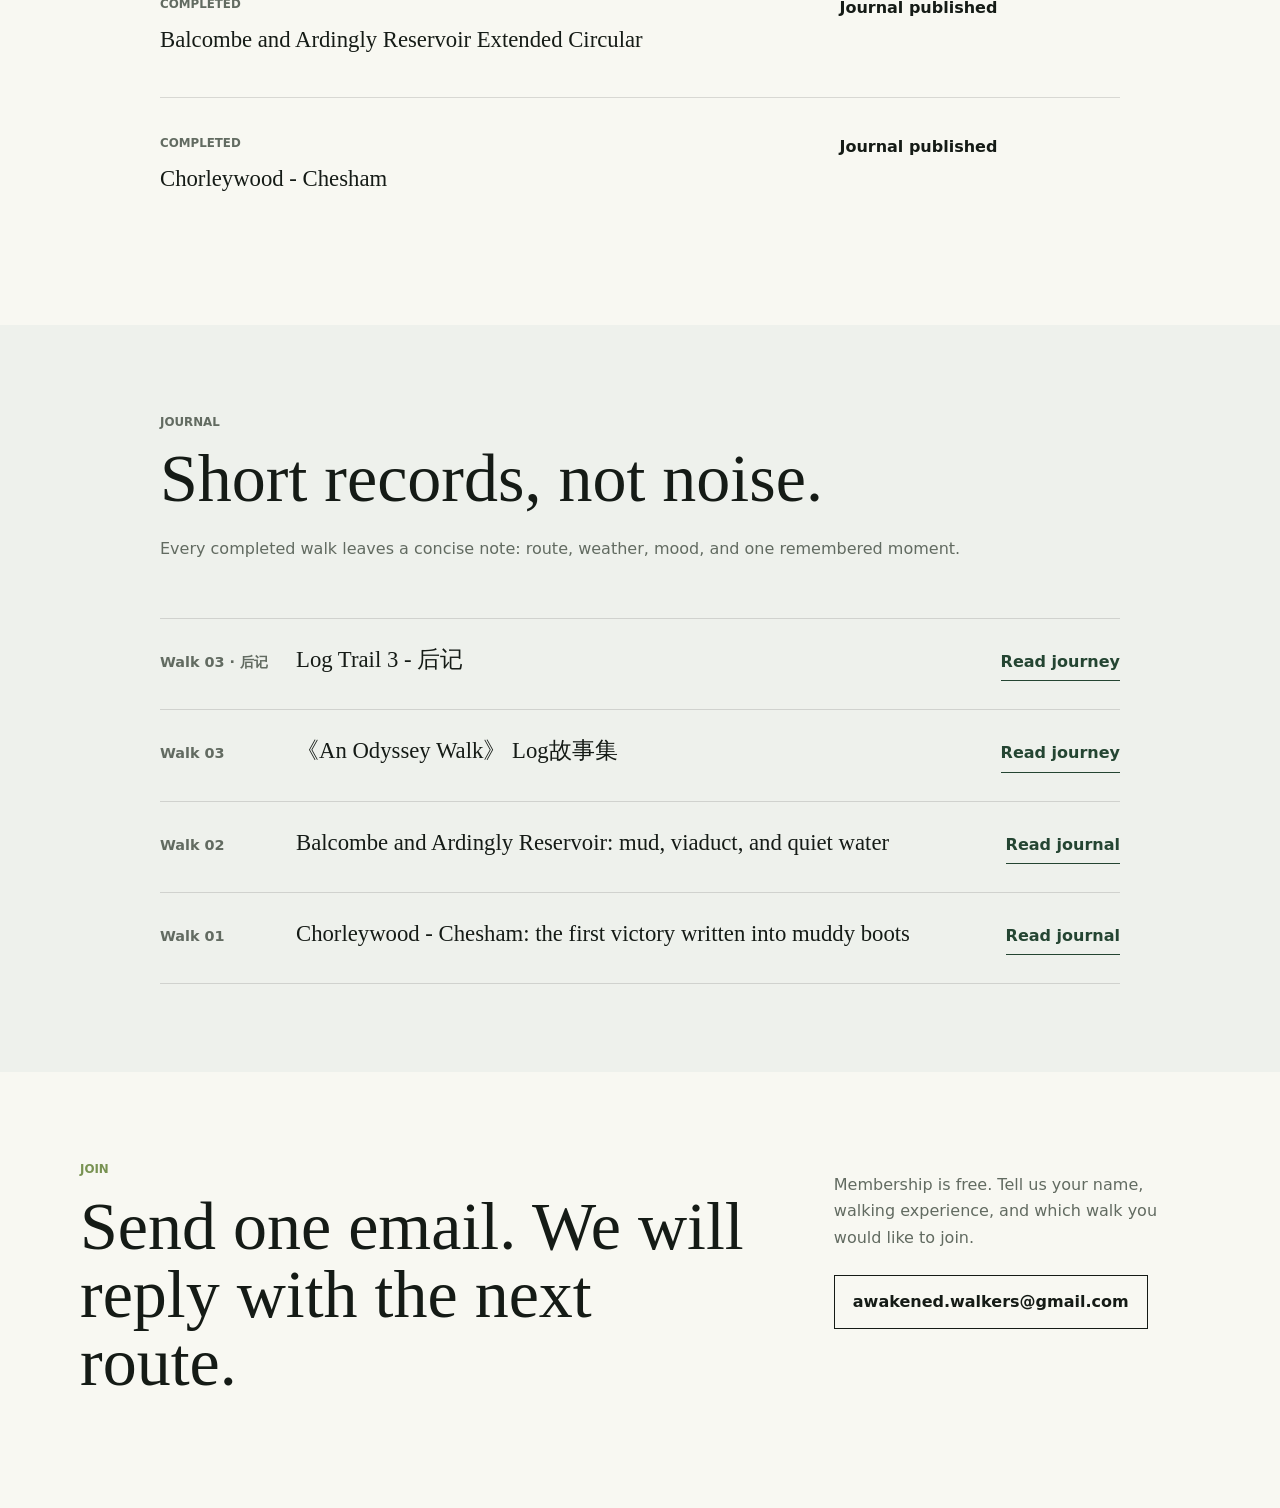
==== commit 0e57b56e: "Add Walk 03 afterword to homepage journal list" ====
--- a/index.html
+++ b/index.html
@@ -112,6 +112,11 @@
 
           <div class="journal-list">
             <article>
+              <span>Walk 03 · 后记</span>
+              <h3>Log Trail 3 - 后记</h3>
+              <a class="text-link" href="journal.html#walk-03-afterword">Read journey</a>
+            </article>
+            <article>
               <span>Walk 03</span>
               <h3>《An Odyssey Walk》 Log故事集</h3>
               <a class="text-link" href="journal.html#walk-03">Read journey</a>
--- a/styles.css
+++ b/styles.css
@@ -359,6 +359,29 @@
   object-fit: cover;
 }
 
+.journal-feature.natural img,
+.journey-gallery img {
+  height: auto;
+  aspect-ratio: auto;
+  object-fit: contain;
+}
+
+.journey-gallery {
+  grid-template-columns: 1fr;
+}
+
+.journey-subtitle {
+  margin: calc(-1 * var(--s-2)) 0 var(--s-5);
+  color: var(--faint) !important;
+  font-size: 0.92rem !important;
+  letter-spacing: 0.02em;
+}
+
+.journey-article .article-body h3 {
+  margin-top: var(--s-7);
+  font-size: 2rem;
+}
+
 .journal-feature figcaption,
 .journal-gallery figcaption {
   margin-top: var(--s-2);
@@ -674,3 +697,22 @@
     width: 100%;
   }
 }
+
+
+/* Walk 03: preserve every photograph's original frame on all screen sizes. */
+.journey-article .journal-feature,
+.journey-article .journal-gallery,
+.journey-article .journal-gallery figure {
+  overflow: visible;
+}
+
+.journey-article .journal-feature img,
+.journey-article .journal-gallery img {
+  display: block;
+  width: 100%;
+  max-width: 100%;
+  height: auto;
+  aspect-ratio: auto;
+  object-fit: contain;
+  object-position: center;
+}
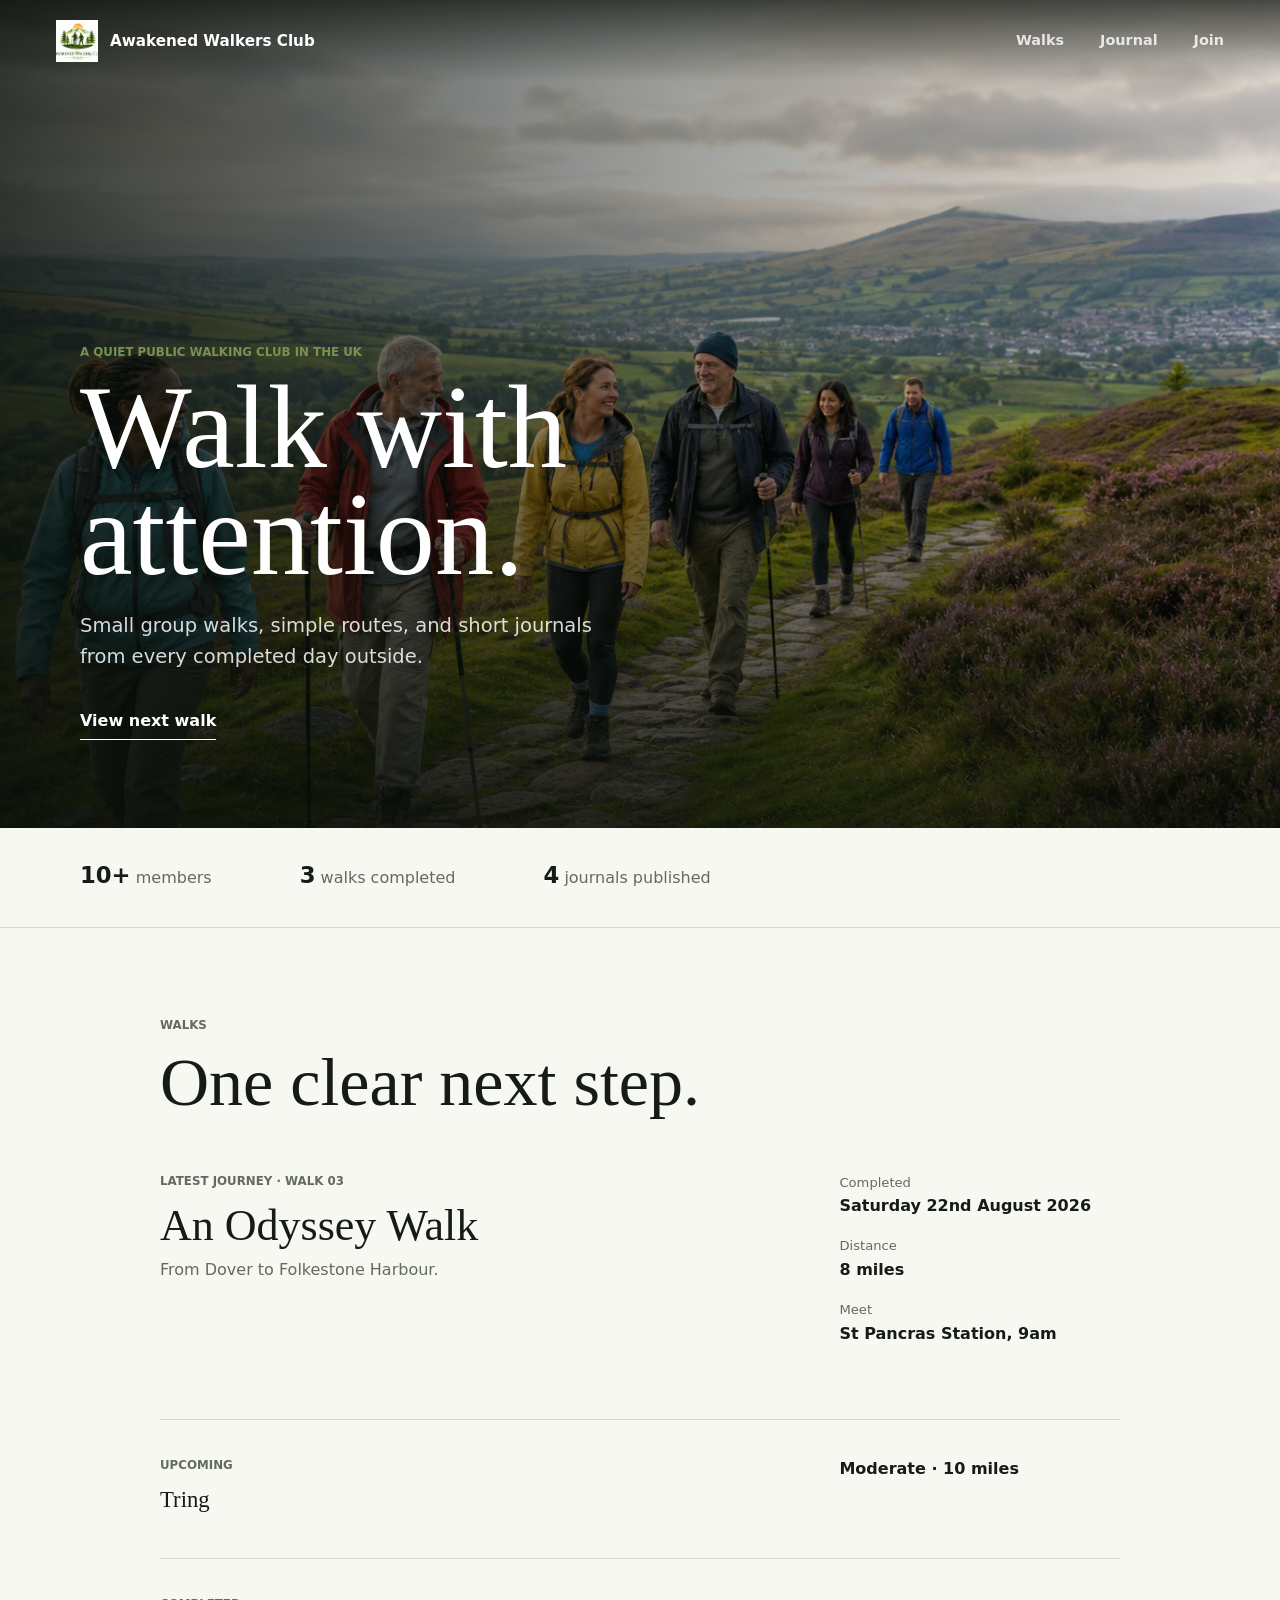
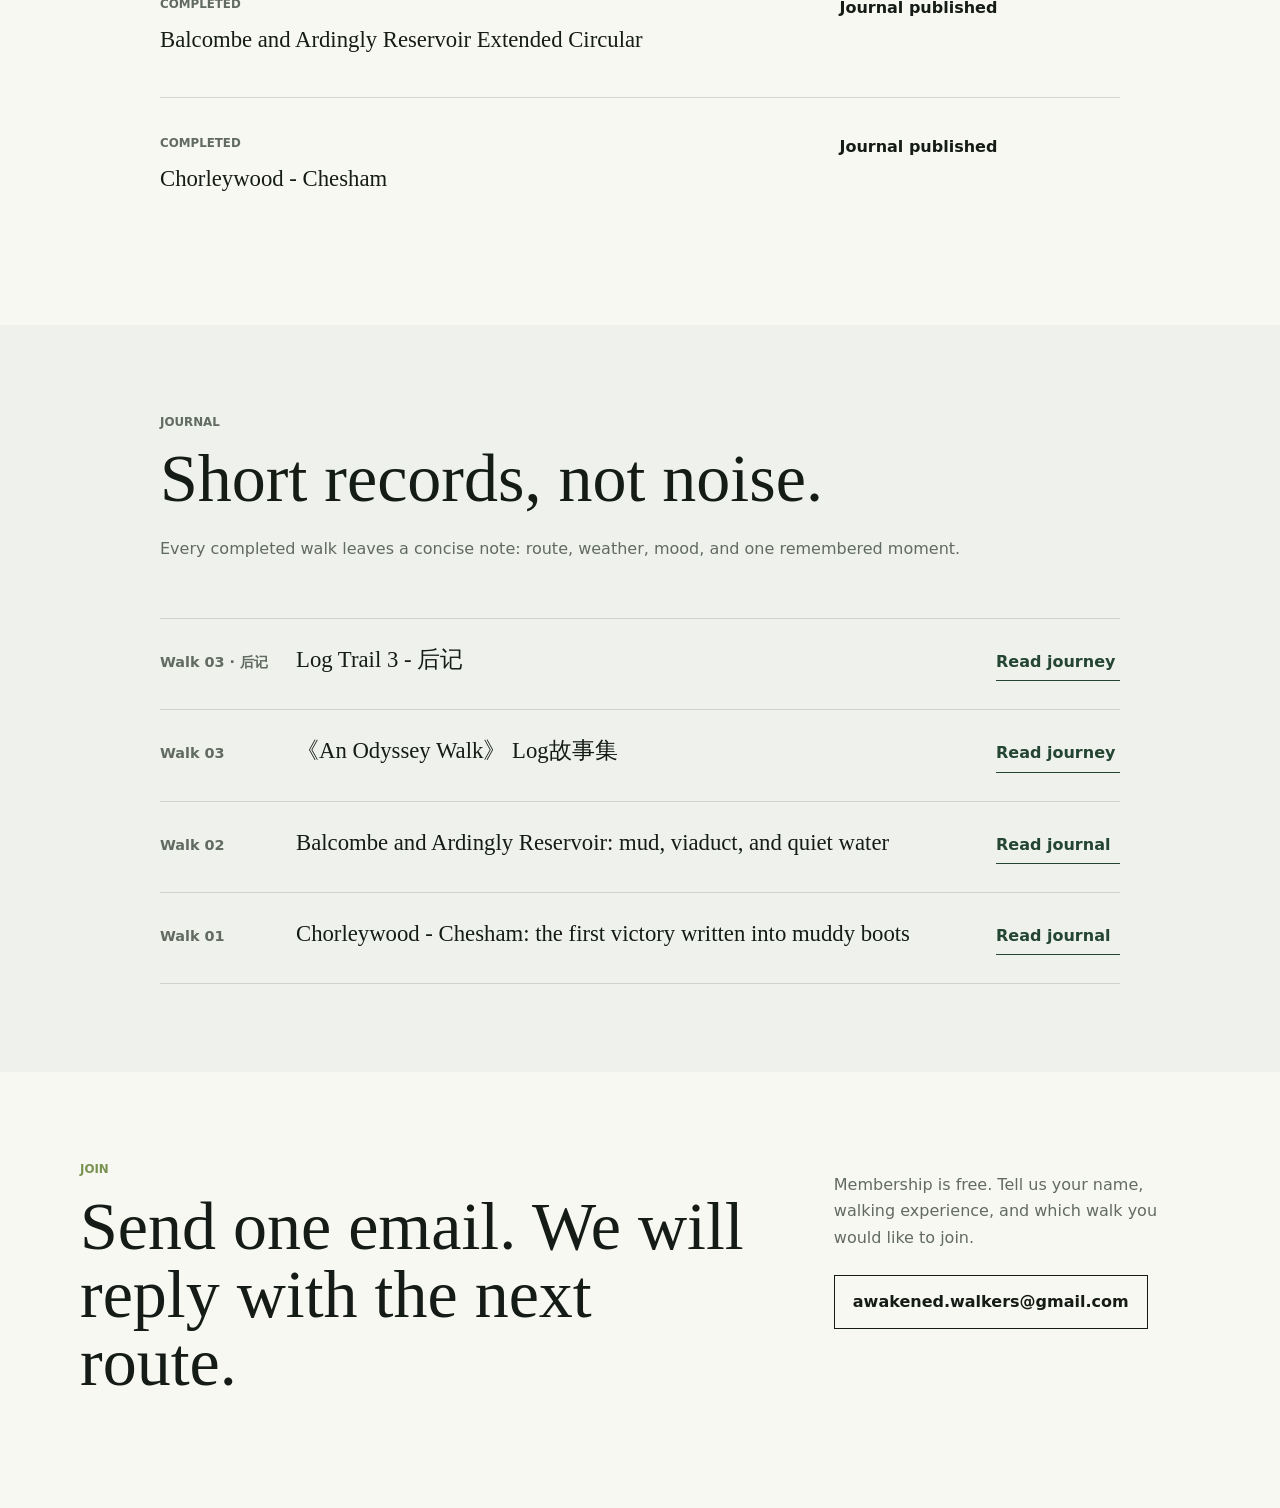
==== commit fab66286: "Update published journal count to four" ====
--- a/index.html
+++ b/index.html
@@ -43,7 +43,7 @@
         <div class="section-inner fact-line">
           <span><strong>10+</strong> members</span>
           <span><strong>3</strong> walks completed</span>
-          <span><strong>3</strong> journals published</span>
+          <span><strong>4</strong> journals published</span>
         </div>
       </section>
 
--- a/styles.css
+++ b/styles.css
@@ -533,6 +533,12 @@
   margin-bottom: 0;
 }
 
+.journal-list .text-link {
+  width: 124px;
+  justify-self: end;
+  text-align: left;
+}
+
 .join-grid {
   display: grid;
   grid-template-columns: minmax(0, 1fr) minmax(300px, 0.55fr);
@@ -577,6 +583,8 @@
 
   .journal-list .text-link {
     grid-column: 2;
+    width: auto;
+    justify-self: start;
   }
 }
 
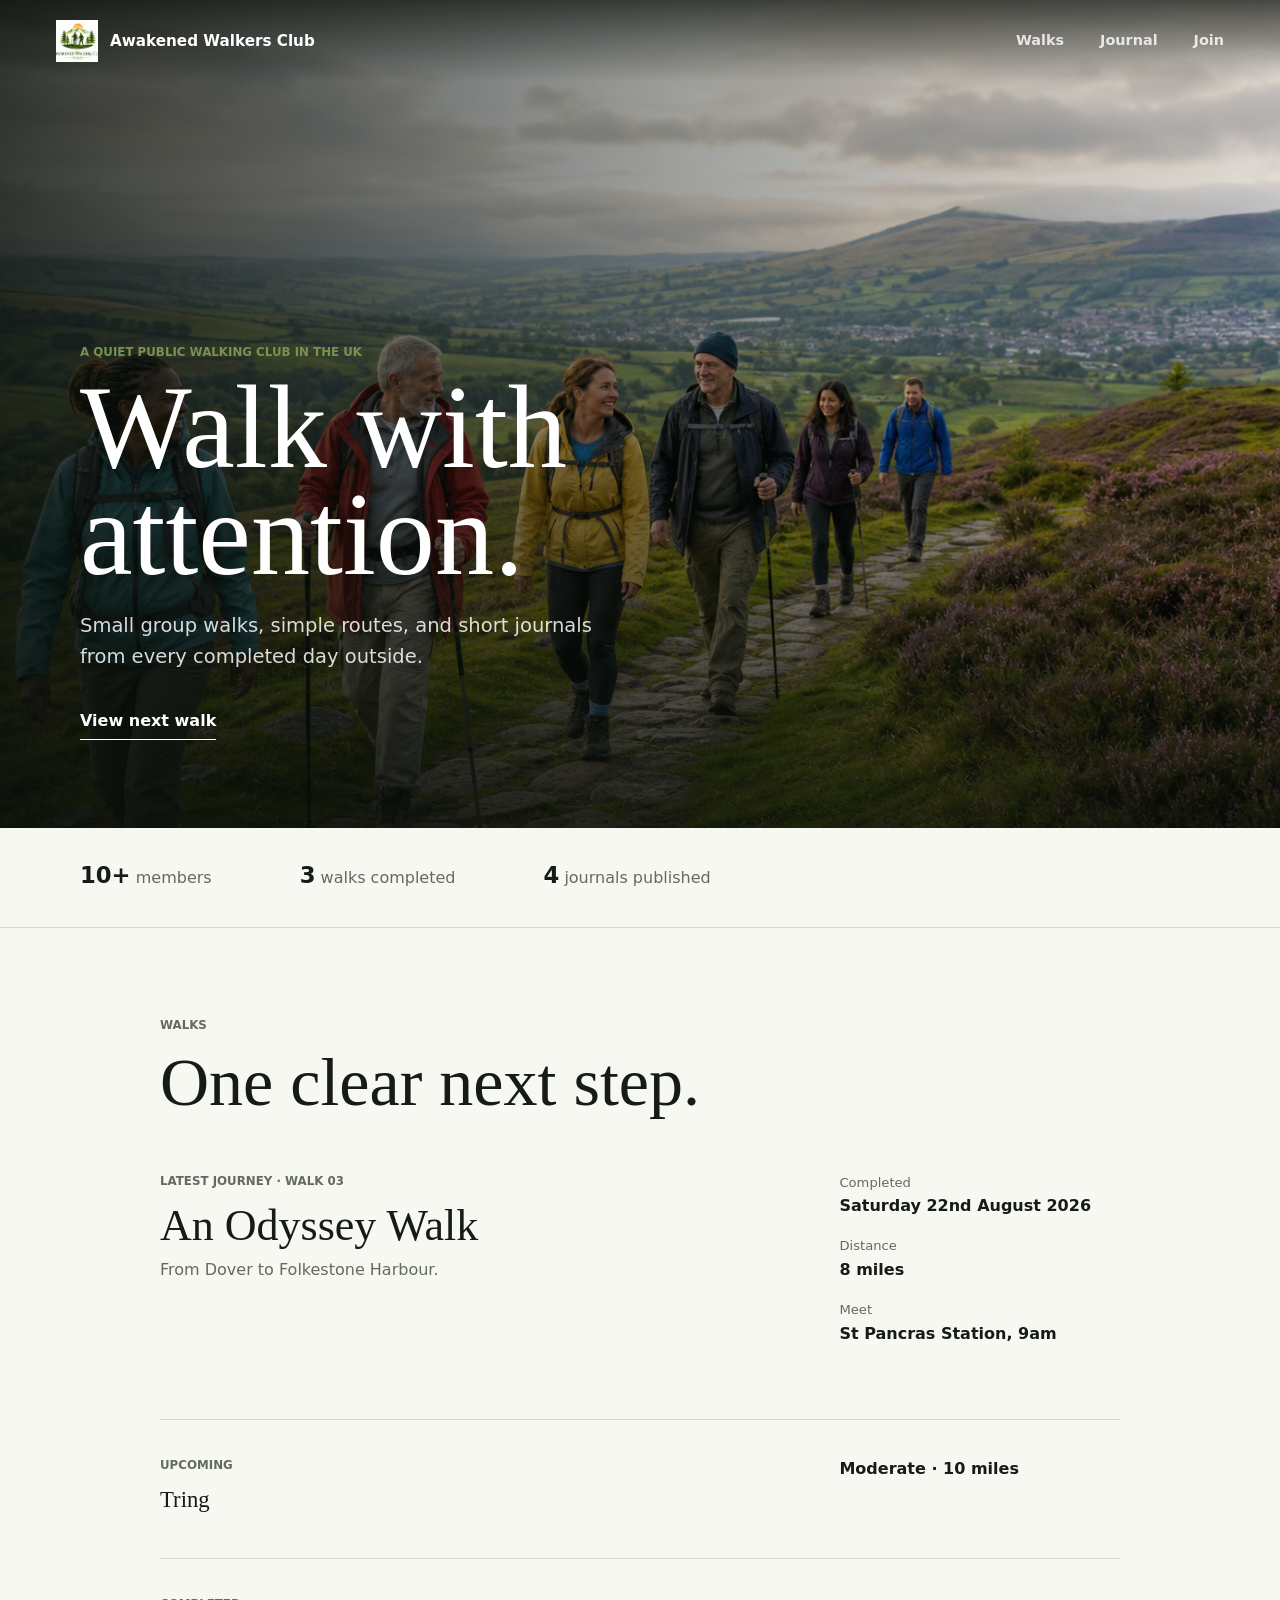
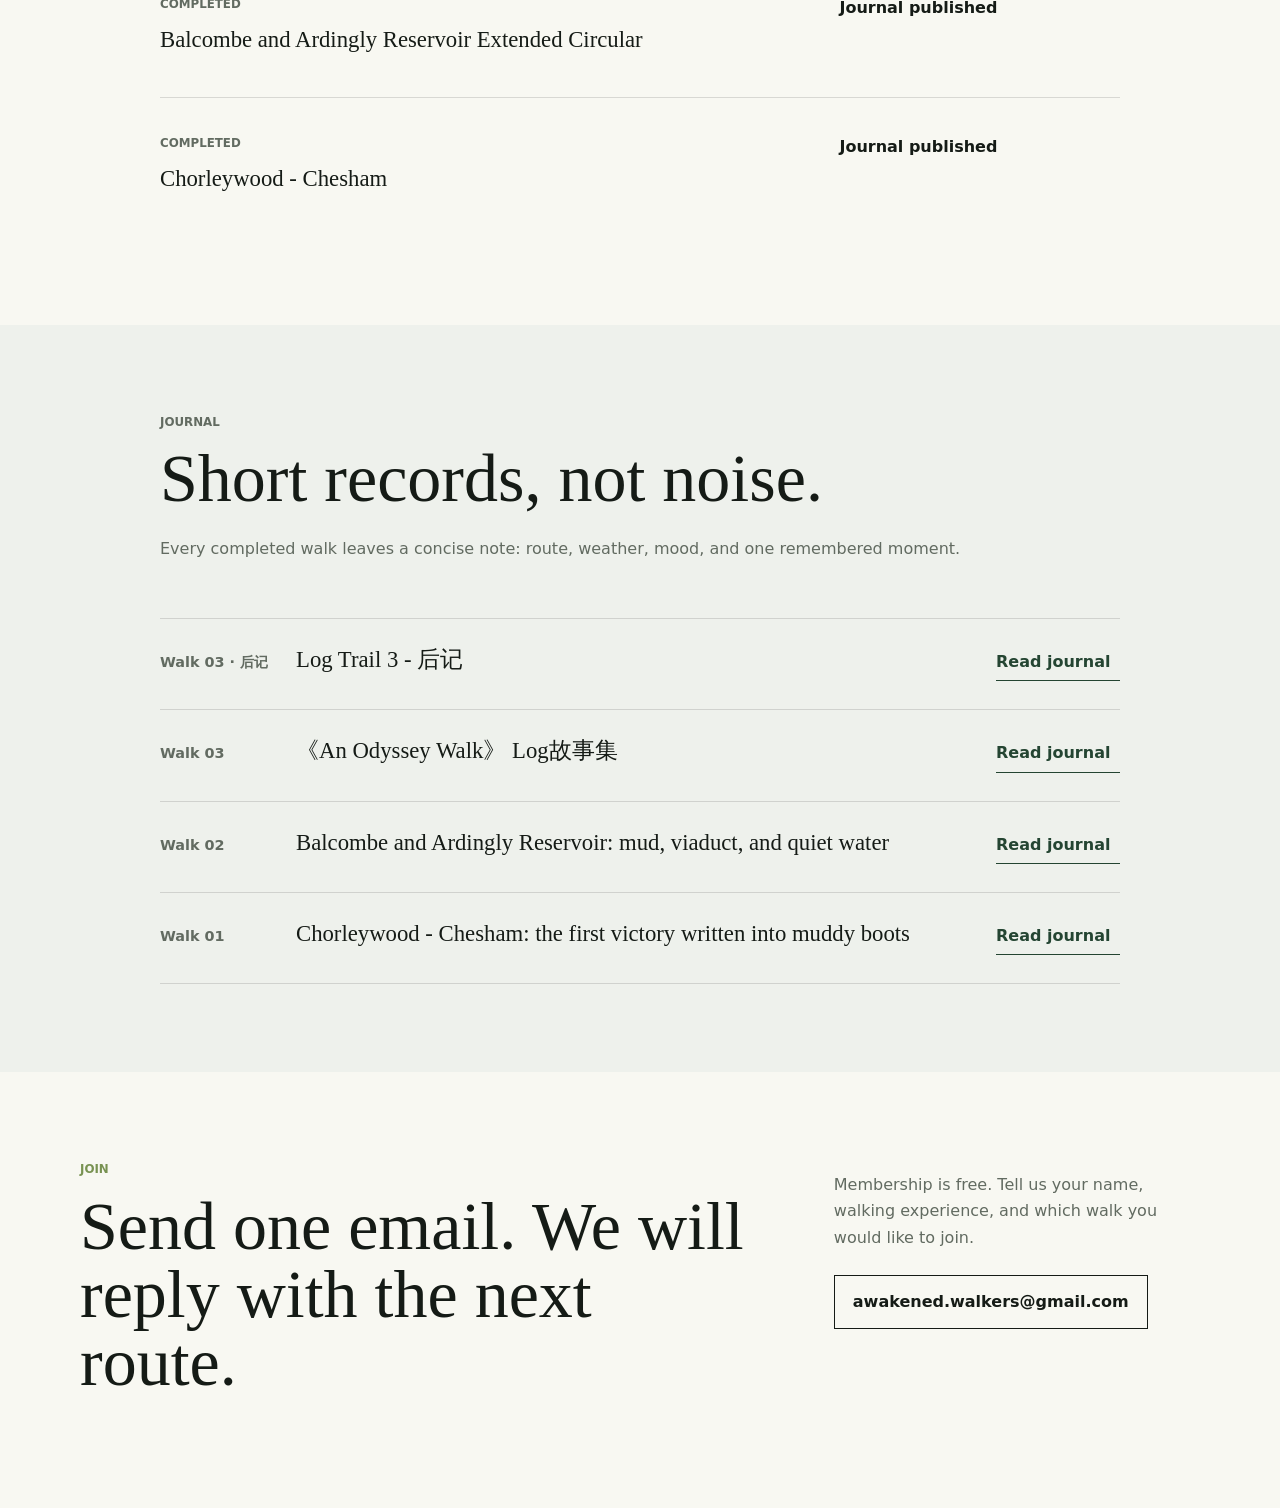
==== commit 1b85adad: "Use consistent Read journal labels" ====
--- a/index.html
+++ b/index.html
@@ -114,12 +114,12 @@
             <article>
               <span>Walk 03 · 后记</span>
               <h3>Log Trail 3 - 后记</h3>
-              <a class="text-link" href="journal.html#walk-03-afterword">Read journey</a>
+              <a class="text-link" href="journal.html#walk-03-afterword">Read journal</a>
             </article>
             <article>
               <span>Walk 03</span>
               <h3>《An Odyssey Walk》 Log故事集</h3>
-              <a class="text-link" href="journal.html#walk-03">Read journey</a>
+              <a class="text-link" href="journal.html#walk-03">Read journal</a>
             </article>
             <article>
               <span>Walk 02</span>
